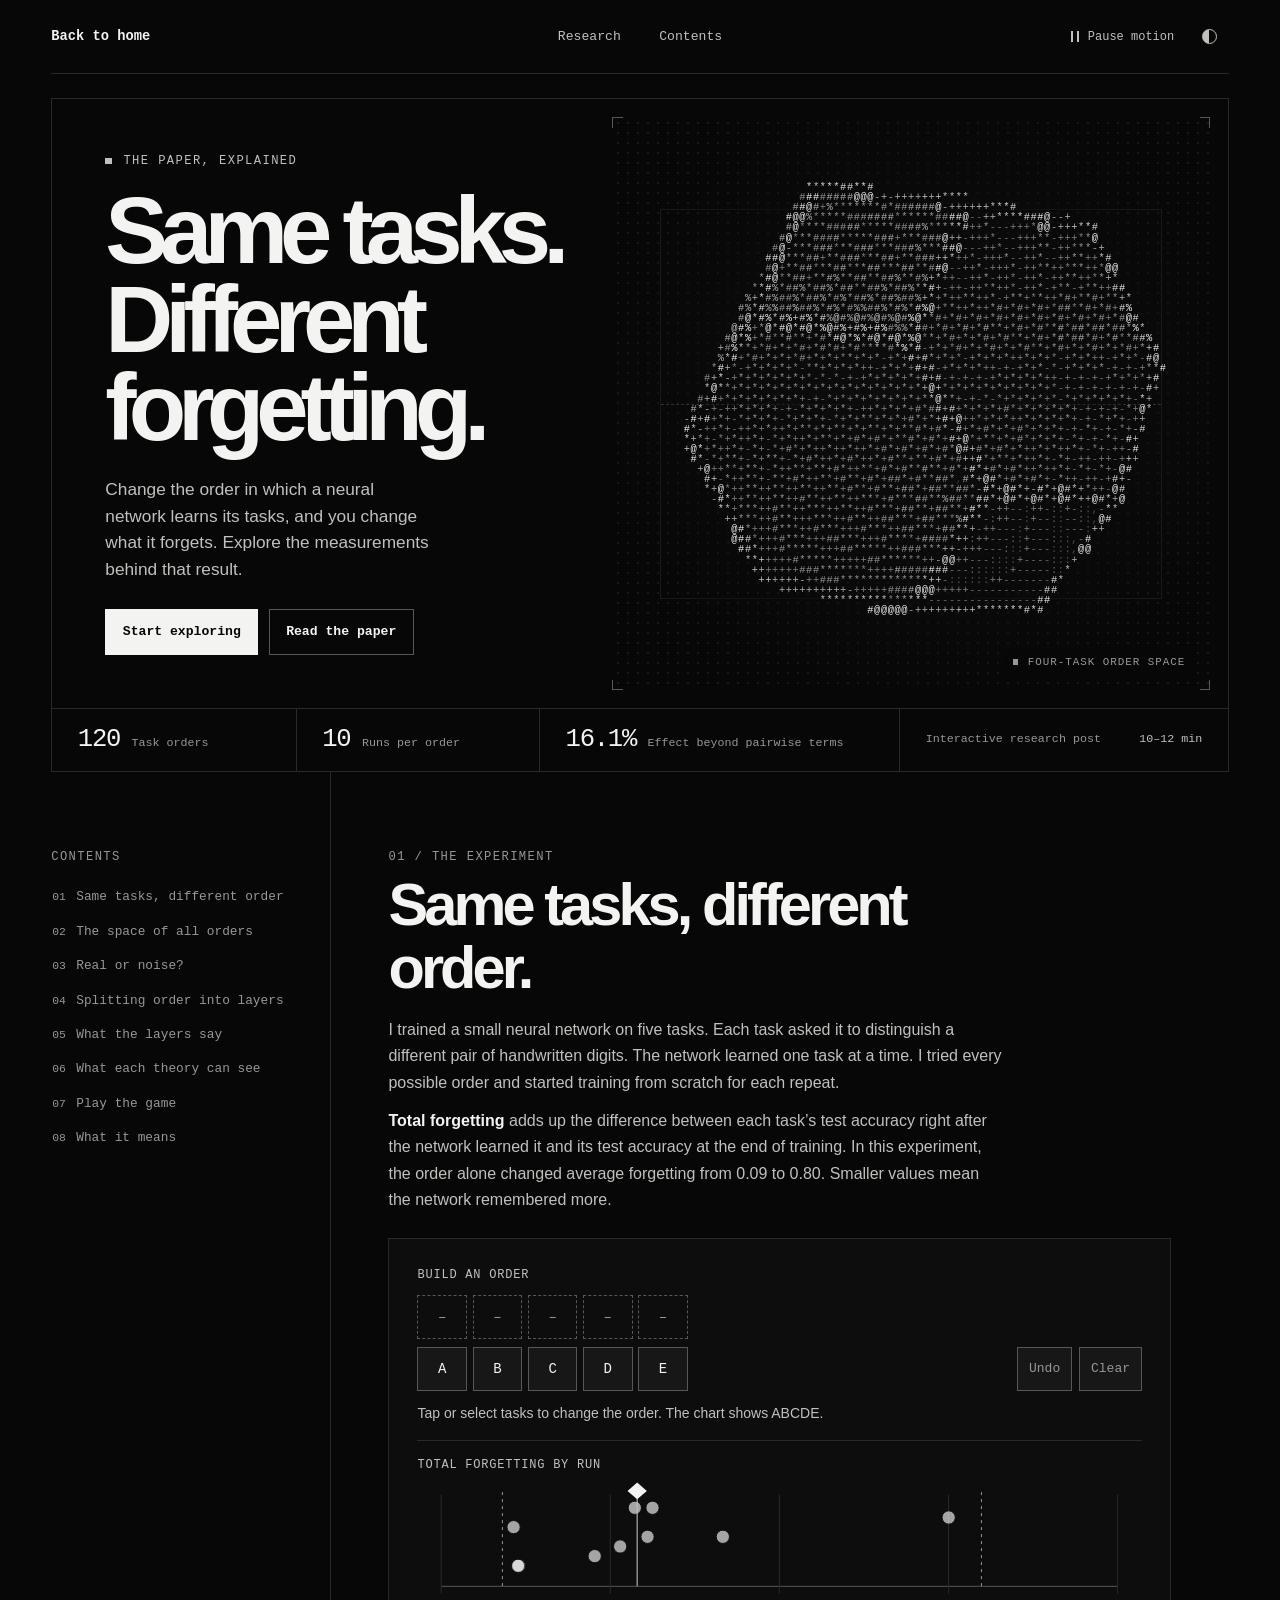
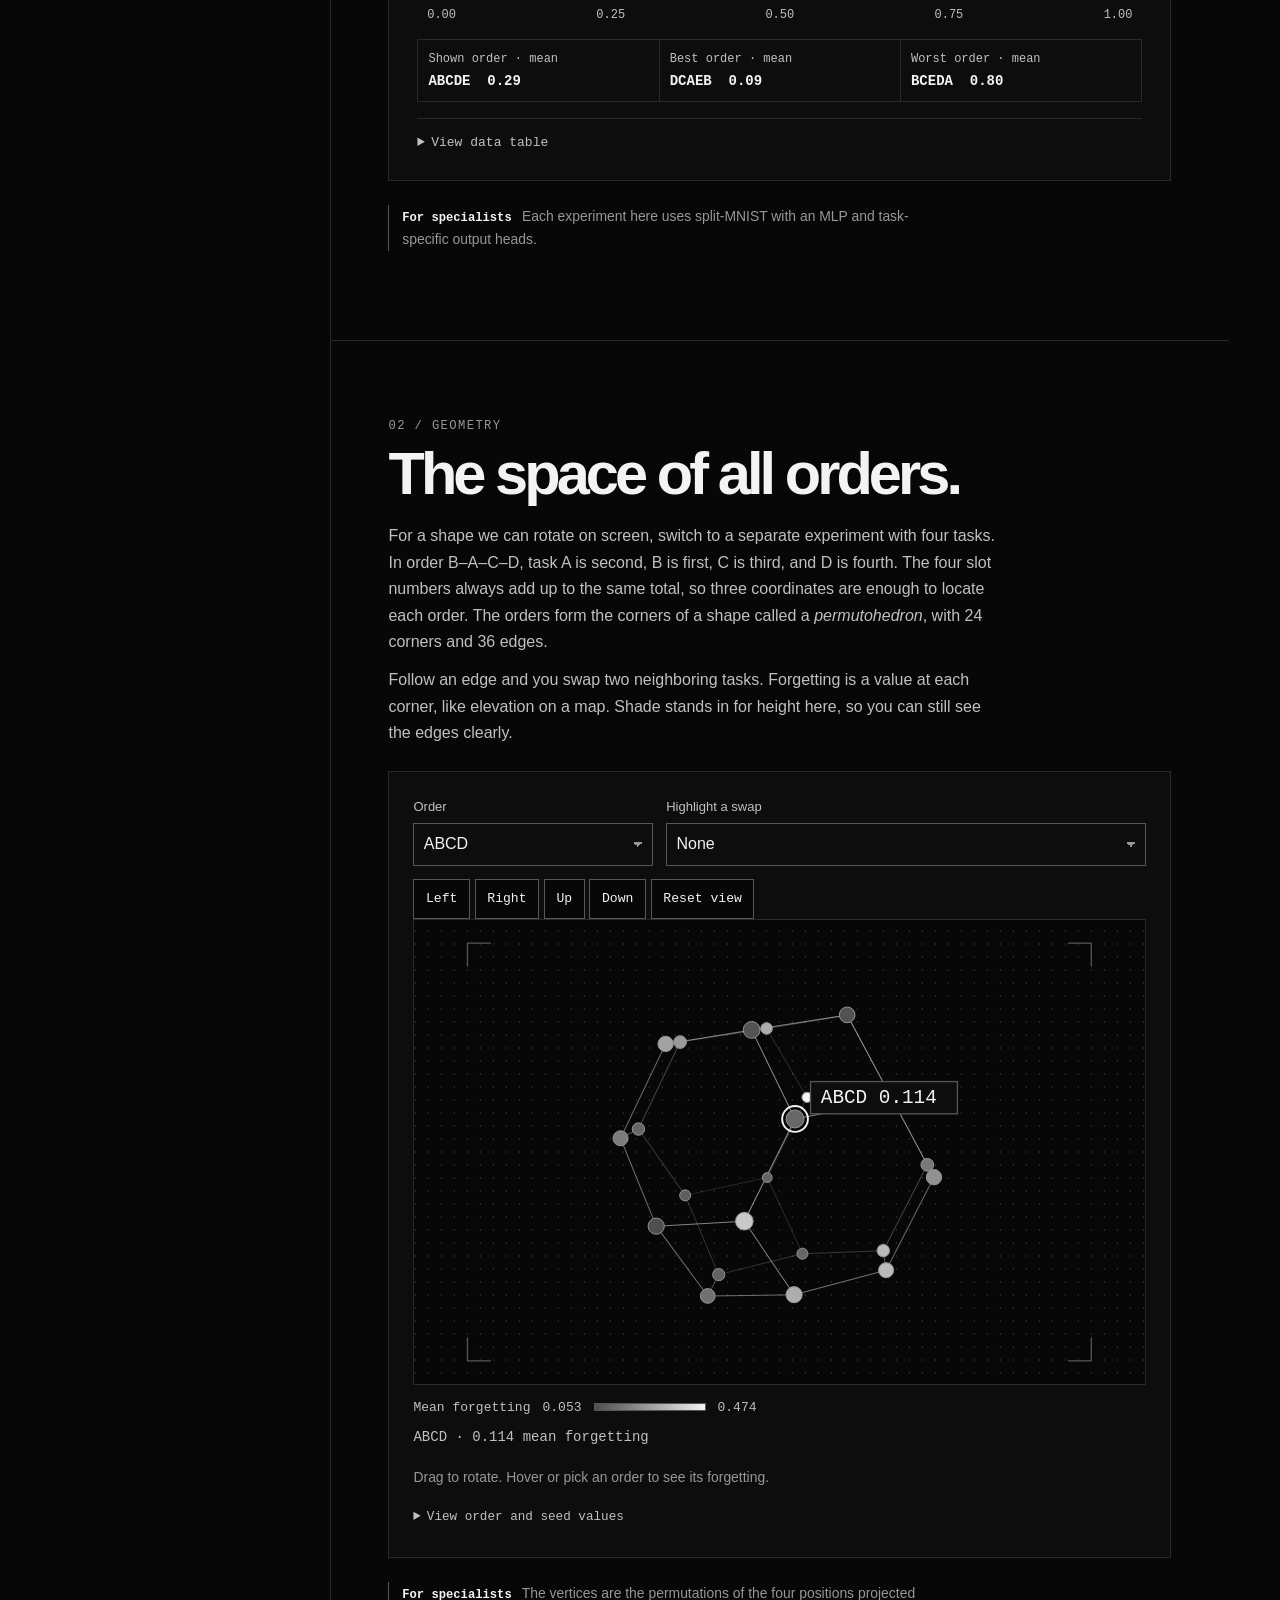
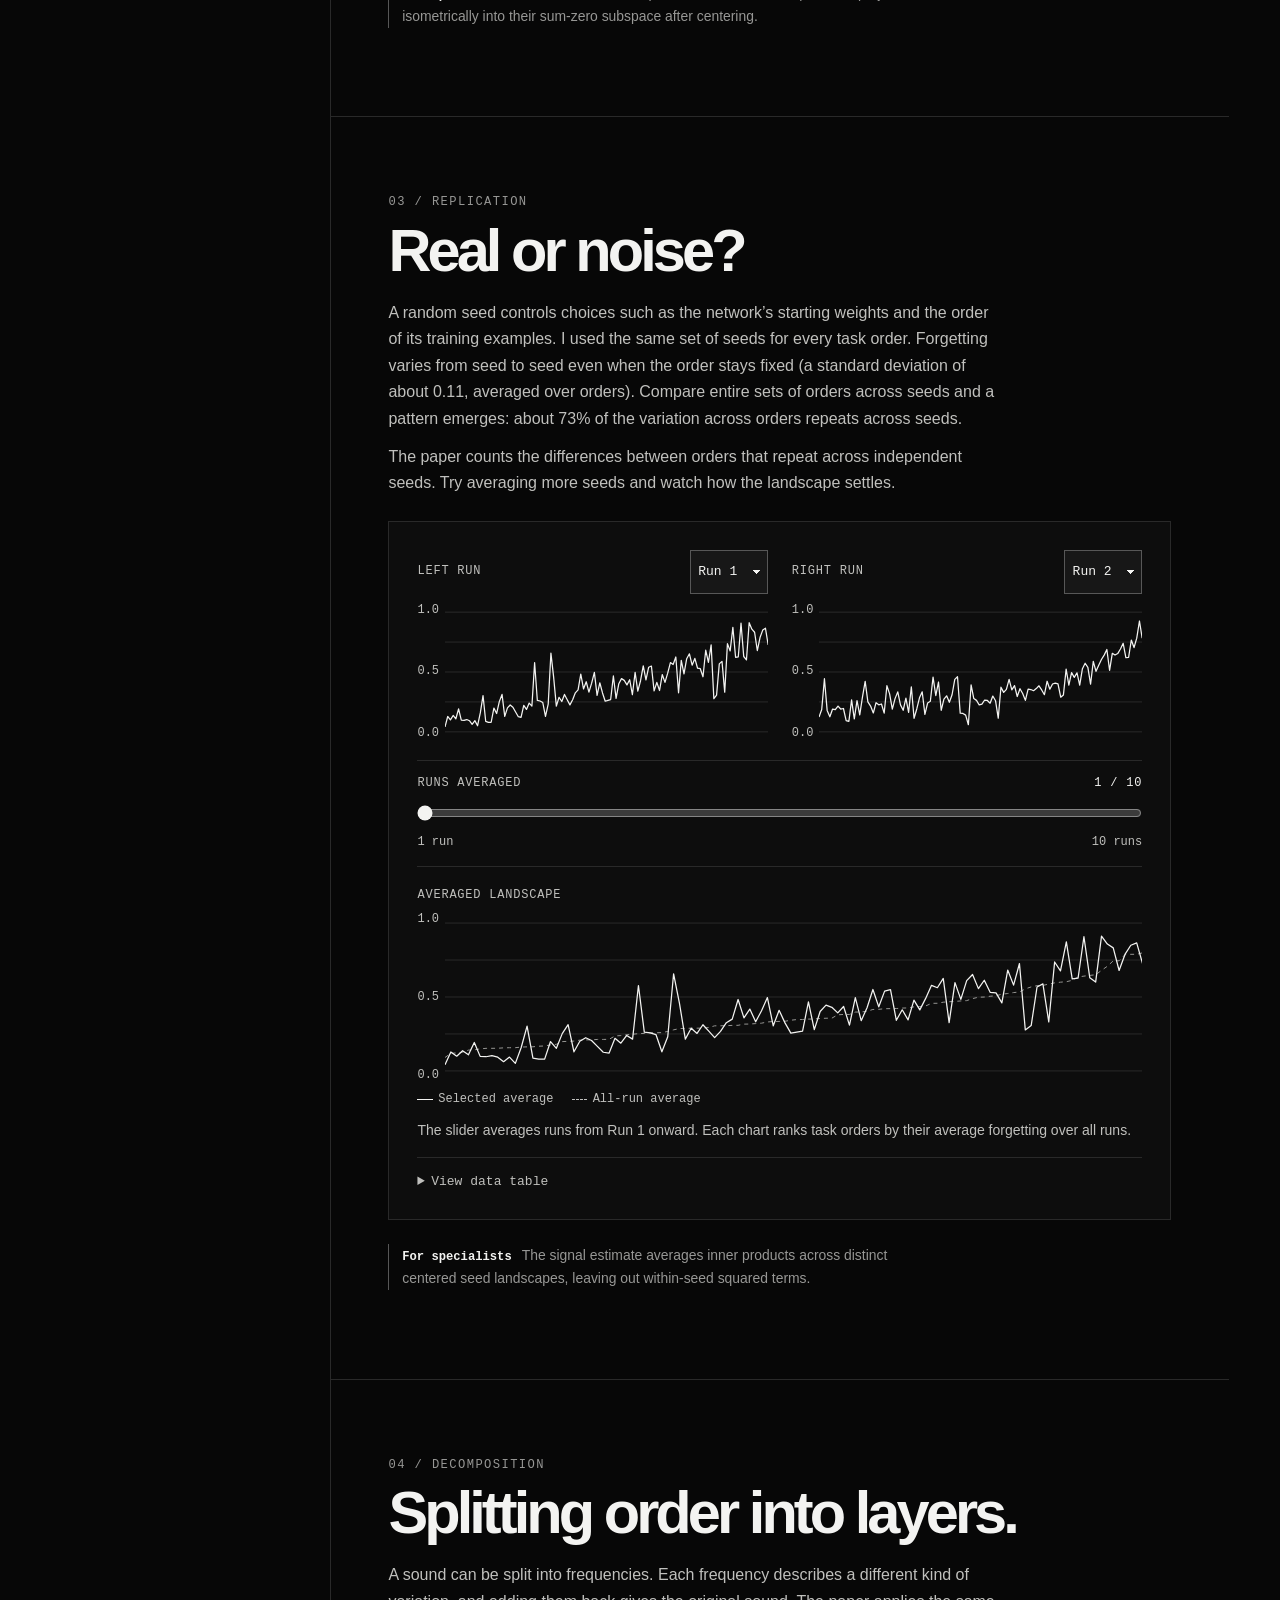
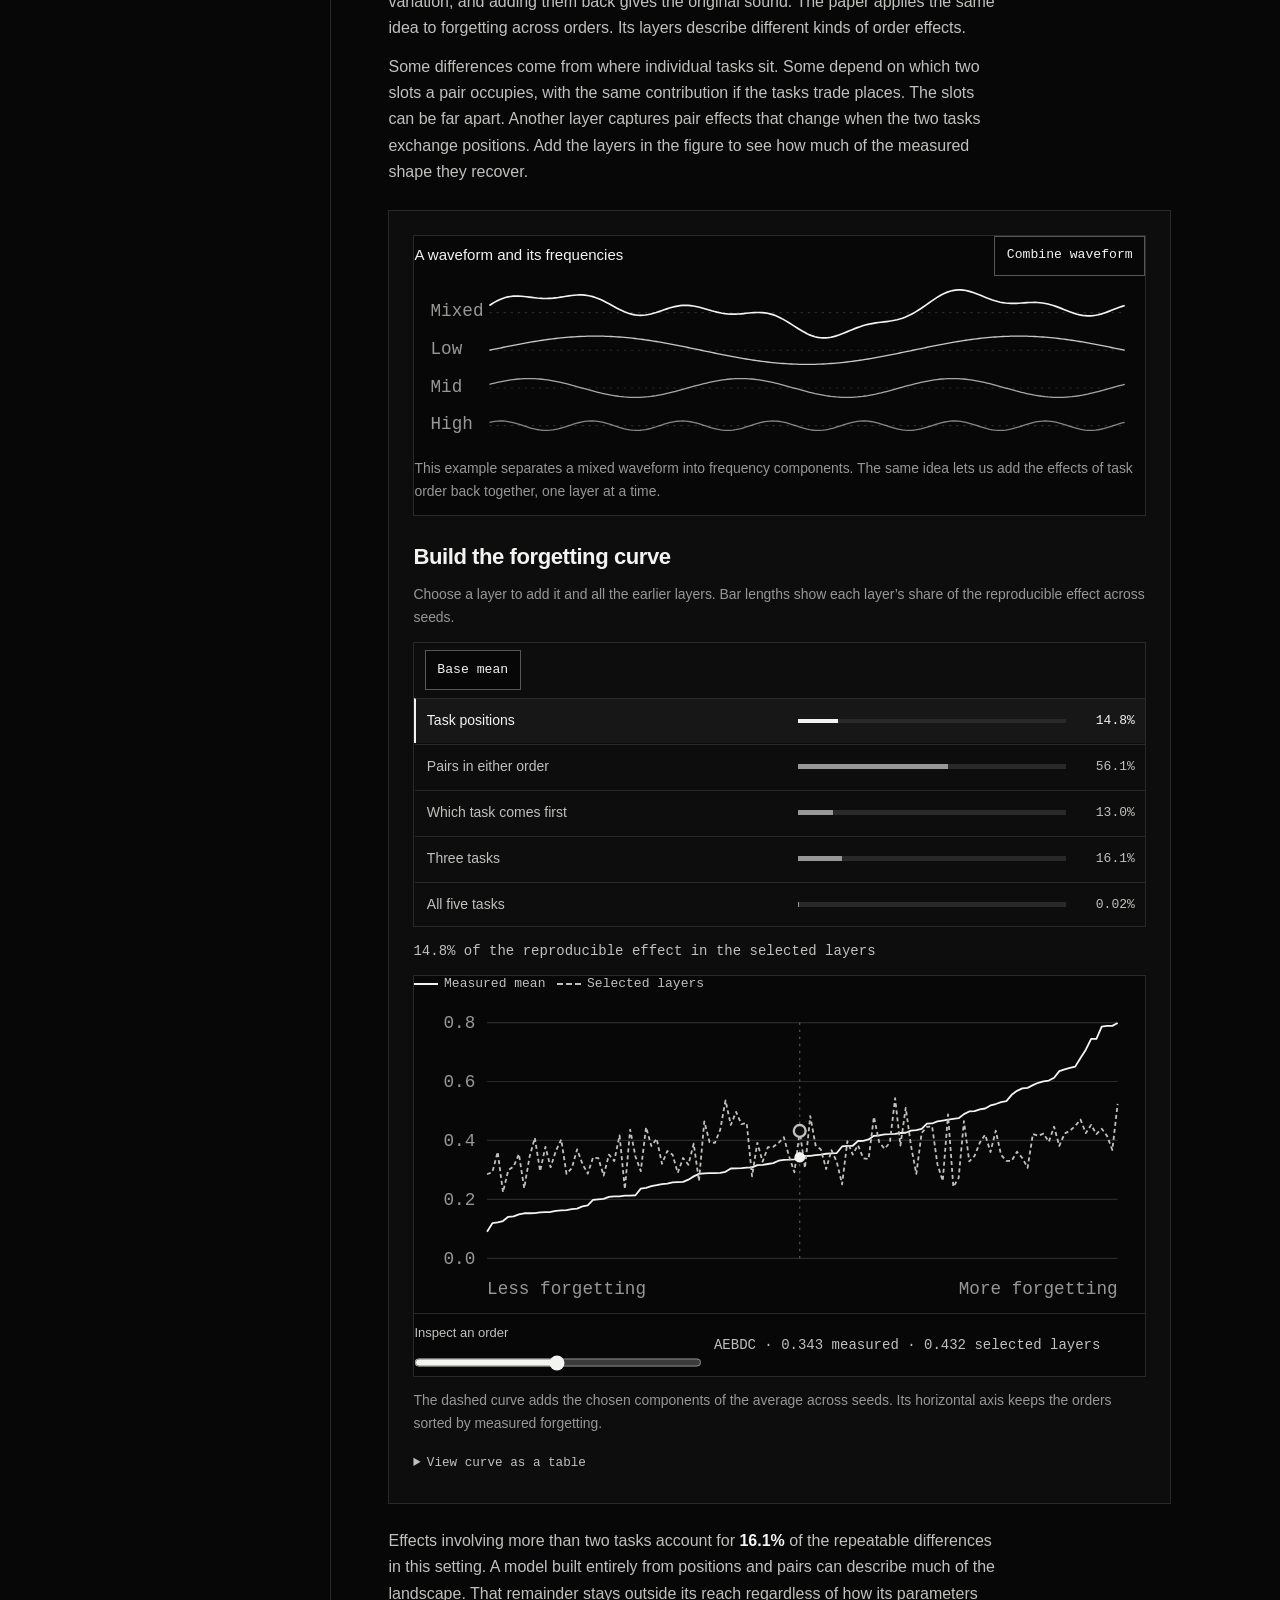
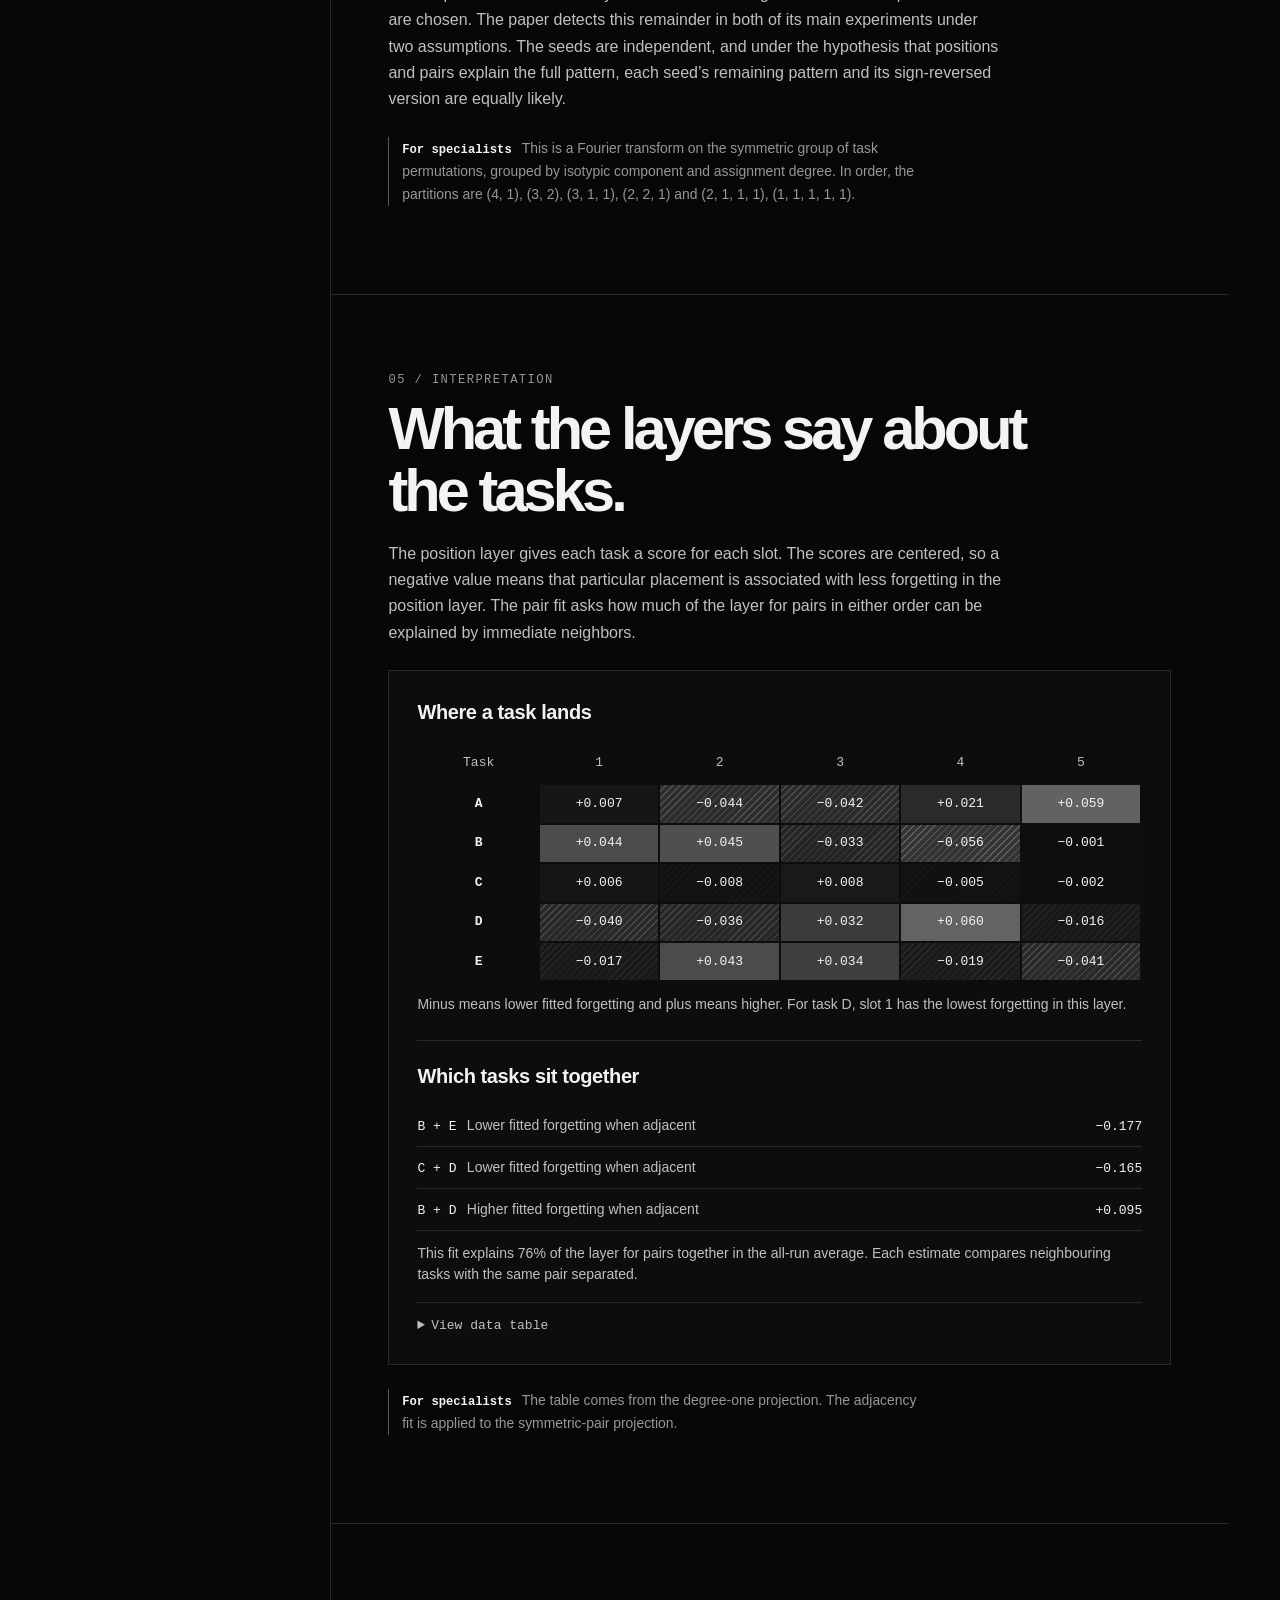
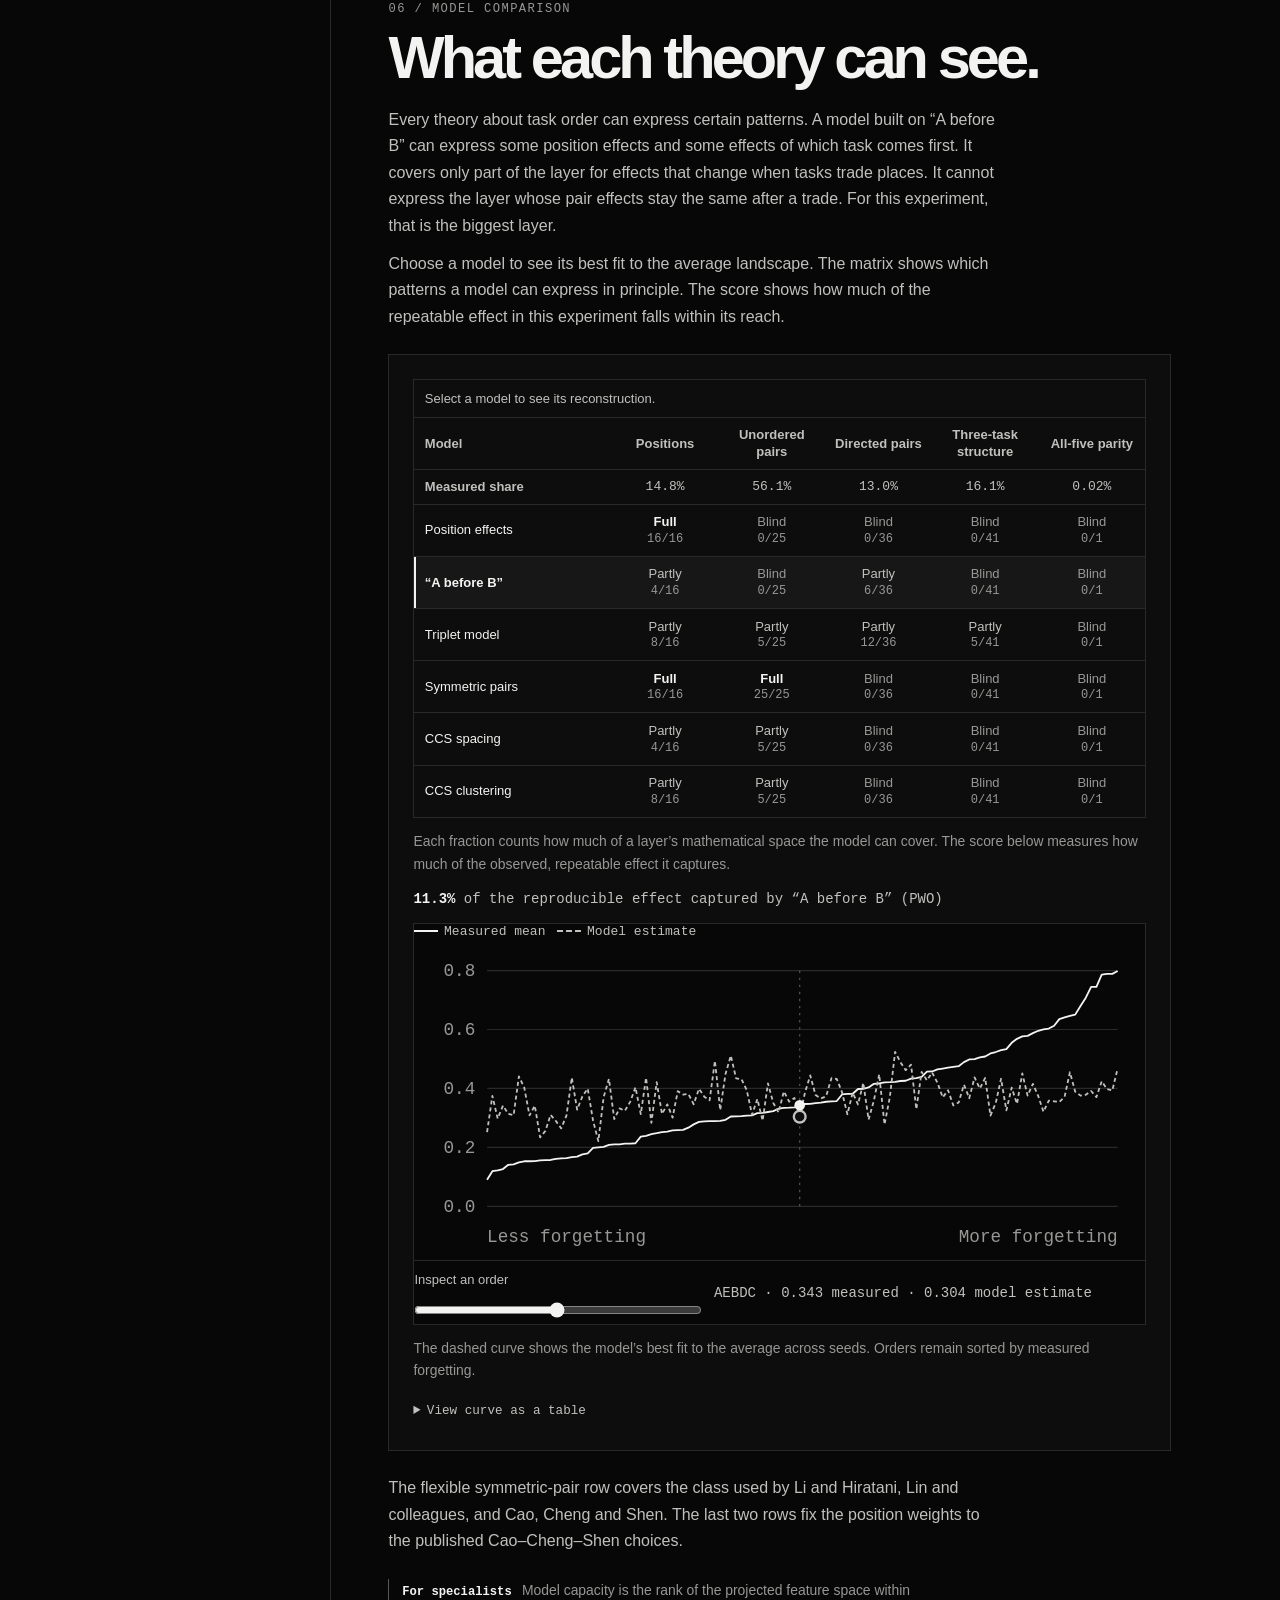
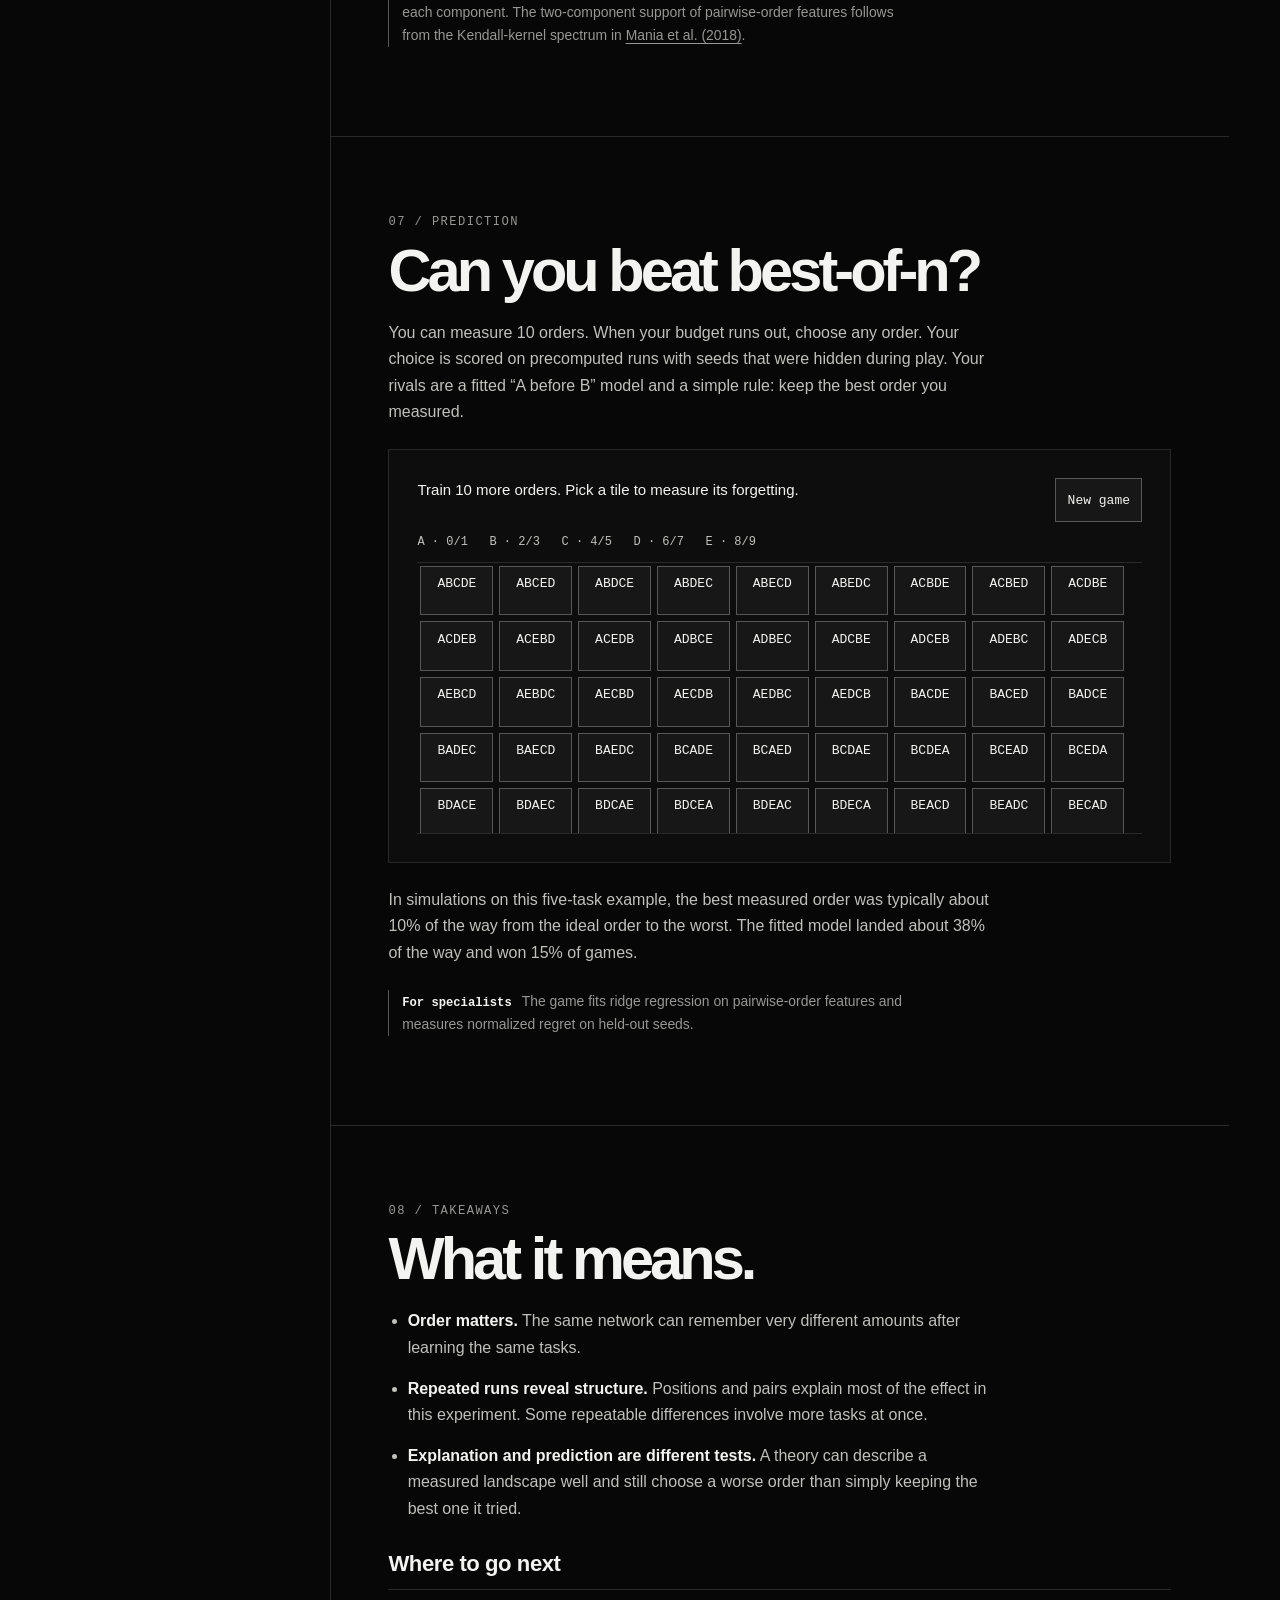
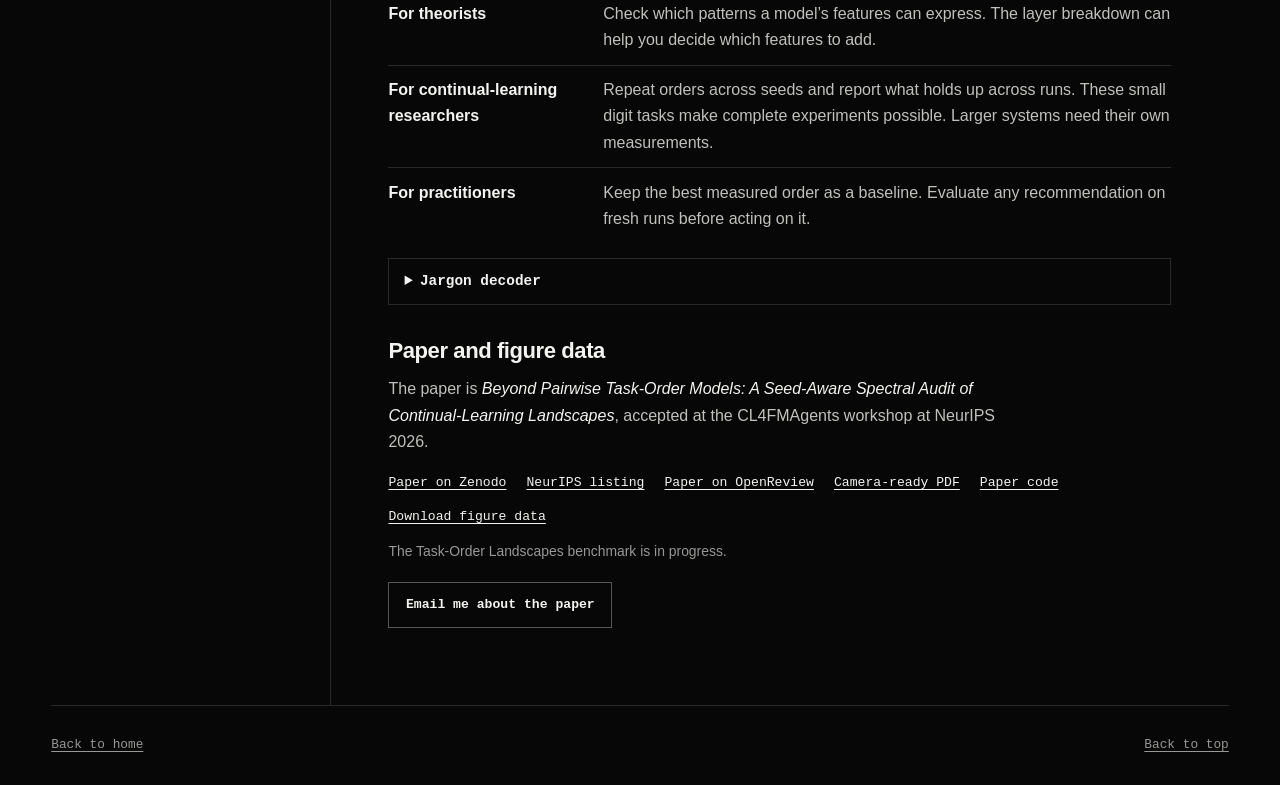
==== posts/paper-explained.html @ f41bb7e4 "Add files via upload" ====
<!doctype html>
<html lang="en" class="paper-page">
<head>
  <meta charset="utf-8">
  <meta name="viewport" content="width=device-width, initial-scale=1">
  <meta name="color-scheme" content="dark light">
  <link rel="icon" href="data:,">
  <title>The Paper, Explained | Szymon Duchowicz</title>
  <meta name="description" content="An interactive explanation of what changes when neural networks learn the same tasks in different orders.">
  <link rel="stylesheet" href="../assets/site.css">
  <link rel="stylesheet" href="../assets/explainer-labs.css">
  <script src="../assets/explainer.js" type="module"></script>
</head>
<body data-explainer-src="../data/explainer.json">
<a class="skip-link" href="#same-tasks">Skip to the explainer</a>
<header class="masthead post-masthead site-frame">
  <a class="identity" href="../index.html">Back to home</a>
  <nav class="site-nav" aria-label="Main">
    <a href="../index.html#research">Research</a>
    <a href="#contents">Contents</a>
  </nav>
  <div class="site-controls">
    <button type="button" class="control motion-control" data-motion-button aria-pressed="false" hidden><span class="motion-icon" aria-hidden="true"></span><span data-motion-label>Pause motion</span></button>
    <button type="button" class="control theme-control" data-theme-button aria-label="Switch to light mode" title="Switch to light mode" hidden><span class="theme-icon" aria-hidden="true"></span></button>
  </div>
</header>
<main>
<section class="hero site-frame" aria-labelledby="page-title">
  <div class="hero-main">
    <div class="hero-copy">
      <p class="eyebrow"><span class="signal" aria-hidden="true"></span>The paper, explained</p>
      <h1 id="page-title">Same tasks.<br>Different<br>forgetting.</h1>
      <p class="hero-description">Change the order in which a neural network learns its tasks, and you change what it forgets. Explore the measurements behind that result.</p>
      <div class="hero-actions">
        <a class="button button-solid" href="#same-tasks">Start exploring</a>
        <a class="button button-outline" href="https://zenodo.org/records/23769322">Read the paper</a>
      </div>
    </div>
    <div class="hero-art" aria-hidden="true">
      <span class="art-corner art-corner-tl"></span><span class="art-corner art-corner-tr"></span><span class="art-corner art-corner-bl"></span><span class="art-corner art-corner-br"></span>
      <div class="art-reticle"></div>
      <canvas data-ascii></canvas>
      <div class="art-label"><span class="signal"></span> Four-task order space</div>
    </div>
  </div>
  <div class="hero-facts" aria-label="Five-task MNIST experiment" data-facts hidden>
    <div><strong data-fact="orders"></strong><span>Task orders</span></div>
    <div><strong data-fact="seeds"></strong><span>Runs per order</span></div>
    <div><strong data-fact="beyond"></strong><span>Effect beyond pairwise terms</span></div>
    <div class="hero-reading"><span>Interactive research post</span><span>10–12 min</span></div>
  </div>
</section>
<div class="article-grid site-frame">
  <aside class="contents" id="contents">
    <nav class="contents-inner" aria-label="Article contents">
      <p class="eyebrow">Contents</p>
      <ol>
  <li><a href="#same-tasks"><span>01</span>Same tasks, different order</a></li>
  <li><a href="#space"><span>02</span>The space of all orders</a></li>
  <li><a href="#noise"><span>03</span>Real or noise?</a></li>
  <li><a href="#layers"><span>04</span>Splitting order into layers</a></li>
  <li><a href="#tasks"><span>05</span>What the layers say</a></li>
  <li><a href="#theories"><span>06</span>What each theory can see</a></li>
  <li><a href="#game"><span>07</span>Play the game</a></li>
  <li><a href="#meaning"><span>08</span>What it means</a></li>
</ol>
    </nav>
  </aside>
  <article class="story" aria-label="The paper, explained">
    <p class="load-error" role="status" data-load-error hidden>The interactive data could not be loaded. The article text and paper link are still available.</p>
    <noscript><p class="load-error">The interactive figures need JavaScript. You can still read the article and the paper.</p></noscript>

    <section class="chapter" id="same-tasks" aria-labelledby="same-tasks-title">
      <header><p class="chapter-index" aria-hidden="true">01 / The experiment</p><h2 id="same-tasks-title">Same tasks, different order.</h2></header>
      <p>I trained a small neural network on five tasks. Each task asked it to distinguish a different pair of handwritten digits. The network learned one task at a time. I tried every possible order and started training from scratch for each repeat.</p>
      <p><strong>Total forgetting</strong> adds up the difference between each task’s test accuracy right after the network learned it and its test accuracy at the end of training. In this experiment, the order alone changed average forgetting<span data-text="range"></span>. Smaller values mean the network remembered more.</p>
      <div id="lab-order"></div>
      <p class="specialist"><strong>For specialists</strong> Each experiment here uses split-MNIST with an MLP and task-specific output heads.</p>
    </section>

    <section class="chapter" id="space" aria-labelledby="space-title">
      <header><p class="chapter-index" aria-hidden="true">02 / Geometry</p><h2 id="space-title">The space of all orders.</h2></header>
      <p>For a shape we can rotate on screen, switch to a separate experiment with four tasks. In order B–A–C–D, task A is second, B is first, C is third, and D is fourth. The four slot numbers always add up to the same total, so three coordinates are enough to locate each order. The orders form the corners of a shape called a <em>permutohedron</em><span data-text="geometry"></span>.</p>
      <p>Follow an edge and you swap two neighboring tasks. Forgetting is a value at each corner, like elevation on a map. Shade stands in for height here, so you can still see the edges clearly.</p>
      <div id="permutohedron-widget"></div>
      <p class="specialist"><strong>For specialists</strong> The vertices are the permutations of the four positions projected isometrically into their sum-zero subspace after centering.</p>
    </section>

    <section class="chapter" id="noise" aria-labelledby="noise-title">
      <header><p class="chapter-index" aria-hidden="true">03 / Replication</p><h2 id="noise-title">Real or noise?</h2></header>
      <p>A random seed controls choices such as the network’s starting weights and the order of its training examples. I used the same set of seeds for every task order. Forgetting varies from seed to seed even when the order stays fixed<span data-text="seedVariation"></span>. Compare entire sets of orders across seeds and a pattern emerges<span data-text="repeatShare"></span>.</p>
      <p>The paper counts the differences between orders that repeat across independent seeds. Try averaging more seeds and watch how the landscape settles.</p>
      <div id="lab-noise"></div>
      <p class="specialist"><strong>For specialists</strong> The signal estimate averages inner products across distinct centered seed landscapes, leaving out within-seed squared terms.</p>
    </section>

    <section class="chapter" id="layers" aria-labelledby="layers-title">
      <header><p class="chapter-index" aria-hidden="true">04 / Decomposition</p><h2 id="layers-title">Splitting order into layers.</h2></header>
      <p>A sound can be split into frequencies. Each frequency describes a different kind of variation, and adding them back gives the original sound. The paper applies the same idea to forgetting across orders. Its layers describe different kinds of order effects.</p>
      <p>Some differences come from where individual tasks sit. Some depend on which two slots a pair occupies, with the same contribution if the tasks trade places. The slots can be far apart. Another layer captures pair effects that change when the two tasks exchange positions. Add the layers in the figure to see how much of the measured shape they recover.</p>
      <div id="layers-widget"></div>
      <p>Effects involving more than two tasks account for <strong data-text="beyondPair">a measurable share</strong> of the repeatable differences in this setting. A model built entirely from positions and pairs can describe much of the landscape. That remainder stays outside its reach regardless of how its parameters are chosen. The paper detects this remainder in both of its main experiments under two assumptions. The seeds are independent, and under the hypothesis that positions and pairs explain the full pattern, each seed’s remaining pattern and its sign-reversed version are equally likely.</p>
      <p class="specialist"><strong>For specialists</strong> This is a Fourier transform on the symmetric group of task permutations, grouped by isotypic component and assignment degree<span data-text="partitions"></span>.</p>
    </section>

    <section class="chapter" id="tasks" aria-labelledby="tasks-title">
      <header><p class="chapter-index" aria-hidden="true">05 / Interpretation</p><h2 id="tasks-title">What the layers say about the tasks.</h2></header>
      <p>The position layer gives each task a score for each slot. The scores are centered, so a negative value means that particular placement is associated with less forgetting in the position layer. The pair fit asks how much of the layer for pairs in either order can be explained by immediate neighbors.</p>
      <div id="lab-task-effects"></div>
      <p class="specialist"><strong>For specialists</strong> The table comes from the degree-one projection. The adjacency fit is applied to the symmetric-pair projection.</p>
    </section>

    <section class="chapter" id="theories" aria-labelledby="theories-title">
      <header><p class="chapter-index" aria-hidden="true">06 / Model comparison</p><h2 id="theories-title">What each theory can see.</h2></header>
      <p>Every theory about task order can express certain patterns. A model built on “A before B” can express some position effects and some effects of which task comes first. It covers only part of the layer for effects that change when tasks trade places. It cannot express the layer whose pair effects stay the same after a trade. For this experiment, that is the biggest layer.</p>
      <p>Choose a model to see its best fit to the average landscape. The matrix shows which patterns a model can express in principle. The score shows how much of the repeatable effect in this experiment falls within its reach.</p>
      <div id="theories-widget"></div>
      <p>The flexible symmetric-pair row covers the class used by Li and Hiratani, Lin and colleagues, and Cao, Cheng and Shen. The last two rows fix the position weights to the published Cao–Cheng–Shen choices.</p>
      <p class="specialist"><strong>For specialists</strong> Model capacity is the rank of the projected feature space within each component. The two-component support of pairwise-order features follows from the Kendall-kernel spectrum in <a href="https://arxiv.org/abs/1603.08035">Mania et al. (2018)</a>.</p>
    </section>

    <section class="chapter" id="game" aria-labelledby="game-title">
      <header><p class="chapter-index" aria-hidden="true">07 / Prediction</p><h2 id="game-title">Can you beat best-of-n?</h2></header>
      <p>You can measure <span data-text="budget">a limited number of</span> orders. When your budget runs out, choose any order. Your choice is scored on precomputed runs with seeds that were hidden during play. Your rivals are a fitted “A before B” model and a simple rule: keep the best order you measured.</p>
      <div id="lab-game"></div>
      <p data-game-summary>The simulations use this five-task MNIST example.</p>
      <p class="specialist"><strong>For specialists</strong> The game fits ridge regression on pairwise-order features and measures normalized regret on held-out seeds.</p>
    </section>

    <section class="chapter" id="meaning" aria-labelledby="meaning-title">
      <header><p class="chapter-index" aria-hidden="true">08 / Takeaways</p><h2 id="meaning-title">What it means.</h2></header>
      <ul class="takeaways">
        <li><strong>Order matters.</strong> The same network can remember very different amounts after learning the same tasks.</li>
        <li><strong>Repeated runs reveal structure.</strong> Positions and pairs explain most of the effect in this experiment. Some repeatable differences involve more tasks at once.</li>
        <li><strong>Explanation and prediction are different tests.</strong> A theory can describe a measured landscape well and still choose a worse order than simply keeping the best one it tried.</li>
      </ul>
      <h3>Where to go next</h3>
      <dl class="audiences">
        <div><dt>For theorists</dt><dd>Check which patterns a model’s features can express. The layer breakdown can help you decide which features to add.</dd></div>
        <div><dt>For continual-learning researchers</dt><dd>Repeat orders across seeds and report what holds up across runs. These small digit tasks make complete experiments possible. Larger systems need their own measurements.</dd></div>
        <div><dt>For practitioners</dt><dd>Keep the best measured order as a baseline. Evaluate any recommendation on fresh runs before acting on it.</dd></div>
      </dl>
      <details class="decoder">
        <summary>Jargon decoder</summary>
        <table><thead><tr><th scope="col">In the paper</th><th scope="col">In plain words</th></tr></thead><tbody>
          <tr><th scope="row">Continual learning</th><td>Learning new tasks over time using the same network.</td></tr>
          <tr><th scope="row">Catastrophic forgetting</th><td>Earlier skills get worse as the network learns something new.</td></tr>
          <tr><th scope="row">Total forgetting (F)</th><td>The sum across tasks of each task’s test accuracy just after learning it minus its test accuracy at the end of training.</td></tr>
          <tr><th scope="row">MLP</th><td>A neural network made of stacked fully connected layers.</td></tr>
          <tr><th scope="row">Random seed</th><td>A repeatable choice of the random inputs used during training.</td></tr>
          <tr><th scope="row">Permutation / symmetric group</th><td>A possible task order / the complete set of orders with a rule for composing rearrangements.</td></tr>
          <tr><th scope="row">Complete landscape</th><td>A response, such as forgetting, measured for every possible order of the same tasks.</td></tr>
          <tr><th scope="row">Permutohedron</th><td>A shape with one corner per order. An edge swaps two neighboring tasks.</td></tr>
          <tr><th scope="row">Population mean</th><td>The average forgetting you would get over arbitrarily many independent repeats.</td></tr>
          <tr><th scope="row">Spectral audit / Fourier transform</th><td>A check that splits the landscape into distinct types of variation and measures them separately.</td></tr>
          <tr><th scope="row">Irreducible representation / partition</th><td>A basic way rearrangements act on a pattern / the label that identifies that pattern type.</td></tr>
          <tr><th scope="row">Isotypic component / spectral projection</th><td>All patterns of one type, grouped together / keeping only the part of the landscape in that group.</td></tr>
          <tr><th scope="row">Assignment degree</th><td>How many task placements you need to specify to build a kind of order effect.</td></tr>
          <tr><th scope="row">Nonconstant signal</th><td>The repeatable differences across orders after subtracting the overall average.</td></tr>
          <tr><th scope="row">Energy / Parseval</th><td>How much squared variation a layer contains / the identity that says the layer energies add to the total.</td></tr>
          <tr><th scope="row">Parity</th><td>Whether it takes an even or odd number of neighboring swaps to turn the reference order into this one.</td></tr>
          <tr><th scope="row">Higher-degree complement</th><td>The structure left after accounting for positions and pairs.</td></tr>
          <tr><th scope="row">Near-hook block / allocation contrast</th><td>A particular layer within degree three / a comparison of its signal share to its share of available coordinates.</td></tr>
          <tr><th scope="row">Pairwise order (PWO)</th><td>Features that ask which of two tasks comes first.</td></tr>
          <tr><th scope="row">Symmetric pairs</th><td>Pair features that ignore which of the two tasks comes first.</td></tr>
          <tr><th scope="row">Transition model</th><td>A model that gives a score to a task immediately following another task.</td></tr>
          <tr><th scope="row">Model footprint / rank</th><td>Which layers a model can reach / how many independent patterns it can express in a layer.</td></tr>
          <tr><th scope="row">Seed noise correction</th><td>Use agreement between separate runs to estimate what repeats.</td></tr>
          <tr><th scope="row">Whole-seed sign test</th><td>Check the observed repeatable remainder against outcomes that flip each seed’s entire remainder together.</td></tr>
          <tr><th scope="row">Central symmetry</th><td>The assumption that a centered seed’s whole deviation and its negative are equally likely.</td></tr>
          <tr><th scope="row">Jackknife interval</th><td>An uncertainty estimate based on how the result changes when each seed is left out in turn.</td></tr>
          <tr><th scope="row">Holm adjustment</th><td>A way to limit false positives when testing several related claims.</td></tr>
          <tr><th scope="row">Ridge regression</th><td>A fitted model that penalizes large weights to reduce overfitting.</td></tr>
          <tr><th scope="row">Best-of-n / normalized regret</th><td>Keep the best of the measured orders / how far the chosen order falls between the best and worst on held-out runs.</td></tr>
        </tbody></table>
      </details>
      <div class="resources">
        <h3>Paper and figure data</h3>
        <p>The paper is <cite>Beyond Pairwise Task-Order Models: A Seed-Aware Spectral Audit of Continual-Learning Landscapes</cite>, accepted at the CL4FMAgents workshop at NeurIPS 2026.</p>
        <ul class="resource-links">
          <li><a href="https://zenodo.org/records/23769322">Paper on Zenodo</a></li>
          <li><a href="https://neurips.cc/virtual/2026/loc/sydney/170519">NeurIPS listing</a></li>
          <li><a href="https://openreview.net/forum?id=DFlWJgpxal">Paper on OpenReview</a></li>
          <li><a href="https://raw.githubusercontent.com/szymonghost/Task-order-spectral-audit/main/paper.pdf">Camera-ready PDF</a></li>
          <li><a href="https://github.com/szymonghost/Task-order-spectral-audit">Paper code</a></li>
          <li><a href="../data/explainer.json" download>Download figure data</a></li>
        </ul>
        <p class="publication-note">The Task-Order Landscapes benchmark is in progress.</p>
        <a class="button button-outline" href="mailto:szymon.duchowicz@gmail.com">Email me about the paper</a>
      </div>
    </section>
  </article>
</div>
</main>
<footer class="footer site-frame"><a href="../index.html">Back to home</a><a href="#page-title">Back to top</a></footer>
</body>
</html>
---- assets/site.css ----
:root {
  color-scheme: dark;
  --bg: #070707;
  --panel: #0d0d0d;
  --panel-raised: #171717;
  --ink: #f3f3f1;
  --soft: #c0c0bd;
  --muted: #979795;
  --line: #292929;
  --line-strong: #575757;
  --positive: #e0e0e0;
  --negative: #686868;
  --mono: "IBM Plex Mono", "Cascadia Mono", Consolas, monospace;
  --sans: "Inter", "Segoe UI", Arial, sans-serif;
  --gutter: clamp(1.125rem, 4vw, 4rem);
  --frame: 86rem;
}
:root[data-theme="light"] {
  color-scheme: light;
  --bg: #f9f9f7;
  --panel: #f0f0ee;
  --panel-raised: #e5e5e2;
  --ink: #111;
  --soft: #383838;
  --muted: #555;
  --line: #d3d3ce;
  --line-strong: #8d8d86;
  --positive: #282828;
  --negative: #8c8c8c;
}
*, *::before, *::after { box-sizing: border-box; }
html { scroll-behavior: smooth; }
body { margin: 0; background: var(--bg); color: var(--ink); font: 1rem/1.65 var(--sans); }
a { color: inherit; text-underline-offset: .24em; }
a:hover { text-decoration-color: var(--ink); }
button, select, input { font: inherit; }
button, select, input[type="range"], summary { cursor: pointer; }
button:disabled { cursor: default; }
:focus-visible { outline: 2px solid var(--ink); outline-offset: 4px; }
[hidden] { display: none !important; }
.site-frame { width: min(100% - var(--gutter) * 2, var(--frame)); margin-inline: auto; }
.skip-link { position: fixed; top: .6rem; left: .6rem; z-index: 20; transform: translateY(-200%); background: var(--ink); color: var(--bg); padding: .5rem 1rem; }
.skip-link:focus { transform: translateY(0); }

.masthead { min-height: 4.65rem; display: grid; grid-template-columns: 1fr auto 1fr; align-items: center; column-gap: 1.5rem; border-bottom: 1px solid var(--line); }
.paper-page { --post-header-height: 4.65rem; scroll-padding-top: var(--post-header-height); }
.post-masthead { position: sticky; top: 0; z-index: 10; background: var(--bg); }
.post-masthead .identity:hover { text-decoration: underline; }
.paper-page .contents { top: 2.65rem; }
.identity { justify-self: start; font: 600 .86rem/1.1 var(--mono); text-decoration: none; white-space: nowrap; }
.site-nav, .site-controls { display: flex; align-items: center; }
.site-nav { gap: clamp(1.1rem, 3vw, 2.75rem); font: .82rem/1 var(--mono); }
.site-nav a { color: var(--soft); text-decoration: none; }
.site-nav a:hover { color: var(--ink); text-decoration: underline; }
.site-controls { justify-self: end; gap: .3rem; }
.control { background: transparent; color: var(--soft); border: 1px solid transparent; min-height: 2.4rem; padding: .42rem .65rem; display: inline-flex; align-items: center; justify-content: center; gap: .52rem; font: .75rem/1.2 var(--mono); white-space: nowrap; }
.control:hover { color: var(--ink); border-color: var(--line); background: var(--panel); }
.motion-icon { display: block; width: .55rem; height: .69rem; border-inline: 2px solid currentColor; }
[aria-pressed="true"] .motion-icon { border: solid transparent; border-width: .35rem 0 .35rem .55rem; border-left-color: currentColor; }
.theme-control { min-width: 2.4rem; }
.theme-icon { display: block; width: .95rem; height: .95rem; border: 1px solid currentColor; border-radius: 50%; background: linear-gradient(90deg, currentColor 50%, transparent 50%); }

.hero { margin-top: 1.5rem; border: 1px solid var(--line); }
.hero-main { position: relative; display: grid; grid-template-columns: minmax(0, .91fr) minmax(0, 1fr); min-height: clamp(32rem, 45vw, 42rem); isolation: isolate; }
.hero-copy { position: relative; align-self: center; z-index: 1; padding: clamp(2rem, 4.15vw, 4.8rem); padding-right: 0; }
.eyebrow, .chapter-index { margin: 0; font: .76rem/1.4 var(--mono); text-transform: uppercase; letter-spacing: .115em; color: var(--muted); }
.hero .eyebrow { display: flex; align-items: center; gap: .7rem; color: var(--soft); }
.signal { display: inline-block; width: .43rem; height: .43rem; background: currentColor; flex: none; }
.hero h1 { margin: 1.1rem 0 0; font: 560 clamp(3.5rem, 7.35vw, 7.2rem)/.94 var(--sans); letter-spacing: -.085em; }
.hero-description { max-width: 34ch; margin: 1.5rem 0 1.65rem; color: var(--soft); font-size: clamp(1rem, 1.35vw, 1.135rem); line-height: 1.53; }
.hero-actions { display: flex; flex-wrap: wrap; gap: .65rem; }
.button { display: inline-flex; min-height: 2.9rem; align-items: center; justify-content: center; padding: .7rem 1.03rem; border: 1px solid var(--line-strong); text-decoration: none; font: 600 .82rem/1.2 var(--mono); transition: background .2s ease, color .2s ease, border-color .2s ease; }
.button-solid { background: var(--ink); border-color: var(--ink); color: var(--bg); }
.button-solid:hover { background: var(--soft); border-color: var(--soft); }
.button-outline:hover { background: var(--panel-raised); border-color: var(--ink); }
.hero-art { position: relative; min-width: 0; margin: 1.1rem 1.1rem 1.1rem 0; overflow: hidden; isolation: isolate; color: var(--ink); background: radial-gradient(ellipse at 53% 49%, var(--panel) 8%, transparent 76%); }
.hero-art::before { content: ""; position: absolute; inset: 0; background: radial-gradient(circle, var(--ink) .62px, transparent .8px) 1px 1px / 10px 10px; opacity: .16; mask-image: radial-gradient(ellipse at 53% 49%, transparent 24%, black 81%); }
.art-reticle { position: absolute; inset: 16% 8%; border: 1px solid var(--line); opacity: .53; mask-image: linear-gradient(90deg, black, transparent 49%, black); }
.art-reticle::before, .art-reticle::after { content: ""; position: absolute; }
.art-reticle::before { inset: 50% 0 auto; border-top: 1px dashed var(--line-strong); }
.art-reticle::after { inset: 0 50% 0 auto; border-left: 1px dashed var(--line-strong); }
.hero-art canvas { position: absolute; width: 100%; height: 100%; inset: 0; }
.art-corner { position: absolute; height: .66rem; width: .66rem; border: 0 solid var(--line-strong); }
.art-corner-tl { top: 0; left: 0; border-top-width: 1px; border-left-width: 1px; }
.art-corner-tr { top: 0; right: 0; border-top-width: 1px; border-right-width: 1px; }
.art-corner-bl { bottom: 0; left: 0; border-bottom-width: 1px; border-left-width: 1px; }
.art-corner-br { bottom: 0; right: 0; border-bottom-width: 1px; border-right-width: 1px; }
.art-label { position: absolute; right: 1rem; bottom: 1rem; display: inline-flex; align-items: center; gap: .6rem; color: var(--muted); background: var(--bg); padding: .38rem .55rem; font: .68rem/1.15 var(--mono); text-transform: uppercase; letter-spacing: .09em; }
.art-label .signal { width: .34rem; height: .34rem; }
.hero-facts { display: grid; grid-template-columns: 1fr 1fr 1.48fr 1.35fr; border-top: 1px solid var(--line); }
.hero-facts > div { display: flex; align-items: baseline; flex-wrap: wrap; gap: .35rem .72rem; padding: 1.05rem clamp(.85rem, 2vw, 2rem); }
.hero-facts > div + div { border-left: 1px solid var(--line); }
.hero-facts strong { font: 500 1.6rem/1.1 var(--mono); letter-spacing: -.05em; }
.hero-facts span { font: .73rem/1.3 var(--mono); color: var(--muted); }
.hero-facts .hero-reading { justify-content: space-between; align-items: center; }
.hero-reading span:last-child { color: var(--soft); white-space: nowrap; }

.article-grid { display: grid; grid-template-columns: minmax(11rem, .31fr) minmax(0, 1fr); align-items: start; }
.contents { position: sticky; top: 1.2rem; padding: clamp(2rem, 6vw, 5rem) 1.2rem 2.5rem 0; }
.contents .eyebrow { margin-bottom: 1rem; }
.contents ol { display: grid; gap: .17rem; margin: 0; padding: 0; list-style: none; }
.contents a { display: flex; align-items: baseline; gap: .65rem; font: .8rem/1.4 var(--mono); text-decoration: none; color: var(--muted); padding: .43rem .45rem; margin-left: -.45rem; border-left: 1px solid transparent; }
.contents a span { flex: none; font-size: .71rem; }
.contents a:hover, .contents a[aria-current] { color: var(--ink); border-left-color: var(--ink); background: var(--panel); }
.story { border-left: 1px solid var(--line); min-width: 0; }
.chapter { padding: clamp(2.55rem, 6vw, 5rem) clamp(.75rem, 4.5vw, 4.8rem); scroll-margin-top: 1.5rem; }
.chapter + .chapter { border-top: 1px solid var(--line); }
.chapter header { margin-bottom: 1.1rem; }
.chapter h2, .home-overview h2 { margin: .55rem 0 0; font: 550 clamp(2.25rem, 4.65vw, 4.4rem)/1.05 var(--sans); letter-spacing: -.066em; max-width: 20ch; }
.chapter h3 { margin: 1.7rem 0 .7rem; line-height: 1.25; font-size: 1.38rem; letter-spacing: -.02em; }
.chapter > p, .chapter > ul, .resources p { max-width: 69ch; }
.chapter p { color: var(--soft); margin-block: .75rem; }
.chapter p.chapter-index { color: var(--muted); margin: 0; }
.chapter strong, .resources cite { color: var(--ink); }
.chapter .specialist { font-size: .87rem; color: var(--muted); margin-top: 1.5rem; padding-left: .8rem; border-left: 1px solid var(--line-strong); }
.specialist strong { margin-right: .4rem; font: 600 .76rem var(--mono); }
.load-error { margin: 1rem 1.5rem 0; padding: .75rem 1rem; border: 1px solid var(--line-strong); }
.takeaways { display: grid; gap: .9rem; margin-block: 0 1.75rem; padding-left: 1.2rem; color: var(--soft); }
.audiences { display: grid; gap: .7rem; margin: 0 0 1.6rem; }
.audiences > div { display: grid; grid-template-columns: minmax(8rem, .7fr) minmax(0, 2fr); gap: 1rem; border-top: 1px solid var(--line); padding-top: .7rem; }
.audiences dt { font-weight: 650; }
.audiences dd { color: var(--soft); margin: 0; }
.decoder { border: 1px solid var(--line); padding: .25rem .85rem; }
.decoder summary { font: 600 .9rem var(--mono); padding: .65rem .1rem; }
.decoder th[scope="row"] { width: 37%; }
.resources { margin-top: 2rem; }
.resource-links { display: flex; flex-wrap: wrap; padding: 0; margin: .75rem 0; gap: .5rem 1.25rem; list-style: none; }
.resource-links a, .text-link { font: .82rem/1.4 var(--mono); color: var(--ink); }
.resources .publication-note { font-size: .87rem; color: var(--muted); }
.resources .button { margin: .4rem 0 0; }
.footer { display: flex; flex-wrap: wrap; justify-content: space-between; align-items: center; gap: .55rem 1rem; min-height: 5rem; border-top: 1px solid var(--line); font: .8rem/1.4 var(--mono); color: var(--muted); }
.footer .resource-links { margin: 0; }

.home-profile {
  padding-block: clamp(2.65rem, 5.5vw, 5.1rem) clamp(2.45rem, 4.35vw, 4.1rem);
}
.home-profile h1 {
  margin: 0 0 clamp(1.15rem, 2.2vw, 1.9rem);
  font: 550 clamp(2.5rem, 6.25vw, 6rem)/1.02 var(--sans);
  letter-spacing: -.076em;
  text-wrap: balance;
}
.home-profile-details {
  display: flex;
  justify-content: space-between;
  align-items: end;
  gap: 1.25rem 2rem;
  flex-wrap: wrap;
}
.home-bio {
  margin: 0;
  max-width: 63ch;
  color: var(--soft);
  font-size: clamp(1.05rem, 1.42vw, 1.24rem);
  line-height: 1.58;
  text-wrap: pretty;
}
.home-contact { padding: .15rem 0 .15rem 1rem; border-left: 1px solid var(--line-strong); }
.home-availability {
  display: flex;
  gap: .6rem;
  align-items: center;
  margin: 0 0 .2rem;
  font: .86rem/1.48 var(--mono);
}
.home-availability .signal { width: .38rem; height: .38rem; }
.home-contact a { margin-left: .98rem; color: var(--soft); font: .85rem/1.4 var(--mono); overflow-wrap: anywhere; }

.home-feature {
  display: grid;
  grid-template-columns: minmax(0, .86fr) minmax(0, 1fr);
  min-height: clamp(20rem, 30vw, 29rem);
  border: 1px solid var(--line);
  background-color: var(--panel);
  position: relative;
  isolation: isolate;
}
.home-feature-copy {
  z-index: 1;
  align-self: center;
  position: relative;
  padding: clamp(1.55rem, 4vw, 3.7rem);
  padding-right: 0;
}
.home-feature h2 { margin: .72rem 0 0; font: 550 clamp(2.55rem, 4.3vw, 4.6rem)/1.04 var(--sans); letter-spacing: -.072em; text-wrap: balance; }
.home-finding { margin: .95rem 0 1.25rem; max-width: 52ch; color: var(--soft); font-size: clamp(1rem, 1.32vw, 1.16rem); line-height: 1.55; }
.home-feature-copy .button { text-align: center; max-width: 100%; }
.home-feature-copy .reading-time { white-space: nowrap; }
.home-feature .feature-art {
  background: radial-gradient(ellipse at center, var(--panel) 22%, transparent 70%);
  margin: .9rem .9rem .9rem 0;
}
.feature-art::before { display: none; }
.feature-art .art-reticle { opacity: .35; }
.feature-art .art-label { background: var(--panel); right: .7rem; bottom: .65rem; }
.life-background {
  position: absolute;
  inset: 0;
  width: 100%;
  height: 100%;
  pointer-events: none;
  opacity: .76;
  mask-image: linear-gradient(90deg, transparent 22%, black 54%);
}

.home-overview {
  display: grid;
  grid-template-columns: minmax(0, .65fr) minmax(0, 1fr);
  gap: clamp(1.3rem, 6vw, 6rem);
  align-items: start;
  padding-block: clamp(3rem, 6.25vw, 6rem);
}
.home-overview p { max-width: 56ch; color: var(--soft); }
.home-entries article { border-top: 1px solid var(--line); padding: .95rem 0 1.15rem; }
.home-entries h3 { margin: 0 0 .35rem; font-size: 1.25rem; }
.home-entries p { margin: 0 0 .45rem; }

.explainer-widget { margin-block: 1.5rem; border: 1px solid var(--line); background: var(--panel); padding: clamp(.75rem, 2.4vw, 1.5rem); min-width: 0; }
.chart-frame { background: var(--bg); border: 1px solid var(--line); min-width: 0; }
.chart-frame svg { display: block; width: 100%; height: auto; }
.widget-controls, .chart-legend, .chart-metrics { display: flex; gap: .55rem .8rem; align-items: center; flex-wrap: wrap; }
.chart-legend { color: var(--muted); font: .78rem/1.4 var(--mono); }
.widget-button { background: var(--bg); color: var(--ink); font: .82rem/1.25 var(--mono); min-height: 2.5rem; padding: .5rem .72rem; border: 1px solid var(--line-strong); }
.widget-button:hover { background: var(--panel-raised); border-color: var(--ink); }
.widget-button[aria-pressed="true"] { background: var(--ink); color: var(--bg); border-color: var(--ink); }
.widget-note, .chapter .widget-note { color: var(--muted); font-size: .87rem; }
.chart-table, .lab-table { margin-top: .8rem; }
.chart-table summary, .lab-table summary { color: var(--soft); font: .79rem/1.45 var(--mono); padding-block: .4rem; }
.table-scroll { overflow-x: auto; max-width: 100%; }
table { width: 100%; border-collapse: collapse; font-size: .85rem; line-height: 1.45; }
th, td { text-align: left; padding: .52rem .5rem; border-bottom: 1px solid var(--line); vertical-align: top; }
th { color: var(--ink); font-weight: 600; }
td { color: var(--soft); }
caption { text-align: left; color: var(--muted); }
select { color: var(--ink); background-color: var(--bg); border: 1px solid var(--line-strong); min-height: 2.55rem; max-width: 100%; }
input[type="range"] { accent-color: var(--ink); }

@media (min-width: 85rem) {
  .hero .hero-copy { padding-left: 4.8rem; }
}
@media (max-width: 61rem) {
  .hero-main { min-height: 30rem; }
  .hero-copy { padding-left: 2rem; }
  .hero h1 { font-size: clamp(3.55rem, 7.7vw, 6.7rem); }
  .hero-facts { grid-template-columns: 1fr 1fr 1.45fr; }
  .hero-facts .hero-reading { display: none; }
  .chapter { padding-inline: clamp(1.05rem, 3.1vw, 2.5rem); }
}
@media (max-width: 46rem) {
  .paper-page { --post-header-height: 3.9rem; }
  .masthead { min-height: 3.9rem; grid-template-columns: 1fr auto; gap: .55rem 1rem; }
  .site-nav { display: none; }
  .article-grid { display: block; }
  .contents { position: static; padding: 1.35rem 0 1.5rem; border-bottom: 1px solid var(--line); }
  .contents .eyebrow { margin: 0 0 .5rem; }
  .contents ol { grid-template-columns: repeat(2, minmax(0, 1fr)); column-gap: .65rem; }
  .contents a { font-size: .75rem; gap: .35rem; padding-block: .47rem; }
  .story { border: 0; }
  .chapter { padding-inline: 0; }
  .hero { margin-top: .9rem; }
  .hero-main { grid-template-columns: minmax(0, 1fr); min-height: auto; }
  .hero-copy { padding: 1.9rem 1.25rem .85rem; }
  .hero h1 { margin-top: .83rem; font-size: clamp(3.5rem, 13vw, 5.65rem); }
  .hero-description { margin: 1rem 0 1.25rem; }
  .hero-art { height: clamp(13rem, 65vw, 19rem); margin: .25rem .7rem .7rem; }
  .art-label { right: .4rem; bottom: .4rem; }
  .hero-facts strong { font-size: 1.27rem; }
  .hero-facts > div { padding: .8rem .65rem; flex-direction: column; align-items: flex-start; }
  .hero-facts span { font-size: .68rem; }
  .home-profile-details { align-items: start; }
  .home-profile h1 { max-width: 14ch; text-wrap: wrap; font-size: clamp(2.6rem, 9.4vw, 4.65rem); }
  .home-feature { grid-template-columns: minmax(0, 1fr); }
  .home-feature-copy { padding: 1.6rem 1.15rem .7rem; }
  .home-feature-copy .button { padding-inline: .65rem; font-size: .77rem; }
  .home-feature .feature-art { height: clamp(12rem, 57vw, 17rem); margin: .25rem .65rem .65rem; }
  .life-background { mask-image: linear-gradient(180deg, transparent 29%, black 66%); }
  .home-overview { grid-template-columns: 1fr; gap: 1rem; }
}
@media (max-width: 26rem) {
  .site-frame { width: calc(100% - 1.65rem); }
  .motion-control { width: 2.3rem; }
  .motion-control [data-motion-label] { position: absolute; clip-path: inset(50%); width: 1px; height: 1px; overflow: hidden; }
  .audiences > div { grid-template-columns: minmax(0, 1fr); gap: .15rem; }
}
@media (prefers-reduced-motion: reduce) {
  :root:not([data-motion="on"]), :root:not([data-motion="on"]) *,
  :root:not([data-motion="on"]) *::before, :root:not([data-motion="on"]) *::after {
    scroll-behavior: auto !important;
    animation-duration: .01ms !important;
    transition-duration: .01ms !important;
  }
}
:root[data-motion="off"], :root[data-motion="off"] *, :root[data-motion="off"] *::before, :root[data-motion="off"] *::after {
  scroll-behavior: auto !important;
  animation-duration: .01ms !important;
  transition-duration: .01ms !important;
}
---- assets/explainer-labs.css ----
.lab-panel {
  min-width: 0;
  margin-block: 1.5rem;
  padding: clamp(1rem, 2.8vw, 1.75rem);
  border: 1px solid var(--line);
  background: var(--panel);
}

.lab-panel figure { margin: 0; min-width: 0; }

.lab-panel .lab-heading {
  margin: 0 0 1rem;
  font: 600 clamp(1rem, 2.3vw, 1.25rem)/1.35 var(--sans);
  color: var(--ink);
}

.lab-panel .lab-kicker {
  margin: 0;
  color: var(--soft);
  font: 500 .75rem/1.4 var(--mono);
  letter-spacing: .065em;
  text-transform: uppercase;
}

.lab-panel .lab-note {
  margin: .75rem 0 0;
  color: var(--soft);
  font-size: .875rem;
  line-height: 1.55;
}

.lab-panel .lab-table {
  width: 100%;
  margin: 0;
  border-collapse: collapse;
  font: normal .8125rem/1.4 var(--mono);
  font-variant-numeric: tabular-nums;
  color: var(--soft);
}

.lab-table th, .lab-table td {
  border-bottom: 1px solid var(--line);
  padding: .55rem .5rem;
  text-align: left;
  overflow-wrap: anywhere;
}

.lab-table thead th {
  font-weight: 500;
  color: var(--soft);
}

.lab-table tbody th { font-weight: 550; color: var(--ink); }
.lab-table td, .lab-table thead th:not(:first-child) { text-align: right; }
.lab-table tbody > tr:last-child > * { border-bottom: 0; }

.lab-data {
  margin: 1rem 0 0;
  min-width: 0;
  border-top: 1px solid var(--line);
  padding-top: .9rem;
  font: normal .8125rem/1.4 var(--mono);
  color: var(--soft);
}

.lab-data summary { width: fit-content; cursor: pointer; }
.lab-table-region { max-height: 19rem; overflow: auto; margin-top: .5rem; }
.lab-table-region thead { position: sticky; top: 0; background: var(--panel); }

.lab-visually-hidden {
  position: absolute;
  width: 1px;
  height: 1px;
  overflow: hidden;
  clip-path: inset(50%);
  white-space: nowrap;
}

.lab-panel button, .lab-panel select {
  border: 1px solid var(--line-strong);
  border-radius: 0;
  background: var(--panel-raised);
  color: var(--ink);
  font-family: var(--mono);
  cursor: pointer;
  transition: background-color .18s, border-color .18s, color .18s;
}

.lab-panel button:hover:not([aria-disabled="true"]),
.lab-panel select:hover {
  border-color: var(--ink);
}

.lab-panel button:focus-visible, .lab-panel select:focus-visible,
.lab-data summary:focus-visible, .lab-table-region:focus-visible {
  outline: 2px solid var(--ink);
  outline-offset: 2px;
}

.lab-panel button[aria-disabled="true"] { color: var(--muted); cursor: default; }
.lab-panel .lab-quiet-button { min-height: 2.75rem; padding: .45rem .7rem; font-size: .8125rem; }

.lab-order-controls {
  display: flex;
  align-items: flex-end;
  flex-wrap: wrap;
  justify-content: space-between;
  gap: .75rem 1rem;
}

.lab-order-controls > div:first-child { min-width: 0; }
.lab-order-slots, .lab-task-options {
  padding: 0;
  display: grid;
  grid-template-columns: repeat(5, minmax(2.75rem, 3.1rem));
  gap: .35rem;
}

.lab-order-slots {
  margin: .7rem 0 .5rem;
  list-style: none;
}

.lab-order-slots > li, .lab-task-options > button {
  display: grid;
  min-width: 0;
  min-height: 2.75rem;
  place-items: center;
  line-height: 1;
  font-size: .875rem;
  font-family: var(--mono);
}

.lab-order-slots > li { color: var(--muted); border: 1px dashed var(--line-strong); }
.lab-order-slots > .is-filled { border-color: var(--ink); color: var(--ink); }
.lab-task-options > button[aria-disabled="true"] { background: transparent; border-color: var(--line); }
.lab-actions { display: flex; gap: .4rem; }

.lab-order-status {
  min-height: 1.55em;
  border-bottom: 1px solid var(--line);
  padding-bottom: 1rem;
}

.lab-panel .lab-order-chart { margin: 1rem 0 0; }
.lab-order-chart > svg { display: block; width: 100%; height: auto; max-height: 11rem; overflow: visible; }

.lab-chart-line, .lab-chart-baseline, .lab-chart-benchmark, .lab-chart-reference,
.lab-chart-trace, .lab-chart-cursor, .lab-order-mean {
  fill: none;
  vector-effect: non-scaling-stroke;
}

.lab-chart-line { stroke: var(--line); stroke-width: 1; }
.lab-chart-baseline { stroke: var(--line-strong); stroke-width: 1; }
.lab-chart-benchmark { stroke: var(--muted); stroke-width: 1; stroke-dasharray: 3 4; }
.lab-order-mean { stroke: var(--soft); stroke-width: 1.25; opacity: .85; }
.lab-seed-dot {
  fill: var(--ink);
  opacity: .66;
  stroke: var(--panel);
  stroke-width: 1;
  vector-effect: non-scaling-stroke;
  transition: opacity .18s;
}
.lab-seed-dot:hover { opacity: 1; }
.lab-order-marker { fill: var(--ink); }

.lab-axis-ticks {
  position: relative;
  min-height: .75rem;
  color: var(--soft);
  font: normal .75rem/1 var(--mono);
}
.lab-axis-ticks > span { position: absolute; left: var(--lab-tick); transform: translateX(-50%); }

.lab-compare-grid {
  display: grid;
  grid-template-columns: repeat(3, minmax(0, 1fr));
  margin: 1.125rem 0 0;
  gap: 1px;
  background: var(--line);
  border: 1px solid var(--line);
}

.lab-compare-grid > div { min-width: 0; background: var(--panel); padding: .65rem .625rem; }
.lab-compare-grid dt { font: normal .75rem/1.45 var(--mono); color: var(--soft); }
.lab-compare-grid dd { margin: .25rem 0 0; font: 550 .875rem/1.35 var(--mono); color: var(--ink); white-space: pre-wrap; }

.lab-seed-grid { display: grid; grid-template-columns: repeat(2, minmax(0, 1fr)); gap: clamp(.55rem, 2vw, 1.5rem); }
.lab-noise-caption {
  min-width: 0;
  display: flex;
  align-items: center;
  flex-wrap: wrap;
  justify-content: space-between;
  gap: .4rem;
  margin-bottom: .625rem;
}

.lab-panel .lab-run-select {
  min-width: 0;
  min-height: 2.75rem;
  font-size: .8125rem;
  padding: .4rem 1.35rem .4rem .45rem;
  appearance: none;
  background:
    linear-gradient(45deg, transparent 50%, currentColor 50%) calc(100% - 10px) center / 4px 4px no-repeat,
    linear-gradient(135deg, currentColor 50%, transparent 50%) calc(100% - 6px) center / 4px 4px no-repeat,
    var(--panel-raised);
}

.lab-noise-frame { display: grid; grid-template-columns: auto minmax(0, 1fr); align-items: stretch; gap: .35rem; }
.lab-y-axis {
  display: flex;
  flex-direction: column;
  justify-content: space-between;
  align-items: flex-end;
  color: var(--soft);
  font: normal .75rem/1.05 var(--mono);
}
.lab-noise-plot {
  width: 100%;
  height: clamp(4.75rem, 13vw, 8.5rem);
  display: block;
  overflow: hidden;
}

.lab-panel > .lab-noise-figure .lab-noise-plot { height: clamp(6rem, 19vw, 10.5rem); }
.lab-chart-reference { stroke: var(--soft); stroke-width: 1; stroke-dasharray: 4 4; opacity: .76; }
.lab-chart-trace { stroke: var(--ink); stroke-width: 1.25; stroke-linejoin: round; }
.lab-chart-cursor { visibility: hidden; stroke: var(--soft); stroke-width: 1; }
.lab-chart-cursor.is-visible { visibility: visible; }

.lab-noise-controls {
  display: grid;
  gap: .45rem;
  margin: 1.25rem 0;
  padding: .9rem 0;
  border-top: 1px solid var(--line);
  border-bottom: 1px solid var(--line);
}

.lab-range-label, .lab-range-endpoints, .lab-plot-legend {
  display: flex;
  align-items: center;
  gap: .65rem 1.15rem;
}

.lab-range-label, .lab-range-endpoints { justify-content: space-between; }
.lab-noise-controls .lab-range-label output { color: var(--ink); }
.lab-noise-controls input { width: 100%; margin: 0; accent-color: var(--ink); min-height: 1.75rem; }
.lab-range-endpoints, .lab-plot-legend { color: var(--soft); font: normal .75rem/1.4 var(--mono); }
.lab-plot-legend { margin-top: .6rem; flex-wrap: wrap; }

.lab-plot-legend > span { display: inline-flex; gap: .35rem; align-items: center; }
.lab-plot-legend > span::before { content: ""; width: .95rem; border-top: 1px solid var(--ink); }
.lab-plot-legend > .lab-legend-reference::before { border-top-style: dashed; border-top-color: var(--soft); }

.lab-tooltip {
  position: fixed;
  z-index: 20;
  max-width: 15rem;
  padding: .45rem .55rem;
  border: 1px solid var(--line-strong);
  background: var(--panel-raised);
  color: var(--ink);
  font: normal .8125rem/1.35 var(--mono);
  pointer-events: none;
}
.lab-tooltip[hidden] { display: none; }

.lab-panel .lab-position-map { table-layout: fixed; }
.lab-position-map th, .lab-position-map td {
  text-align: center;
  padding: .6rem .125rem;
  border: 2px solid var(--panel);
  color: var(--ink);
}
.lab-position-map thead th:not(:first-child), .lab-position-map tbody td { text-align: center; }
.lab-position-map tbody > tr:last-child > * { border-bottom: 2px solid var(--panel); }
.lab-position-map .lab-effect-higher {
  background: color-mix(in srgb, var(--ink) calc(var(--lab-effect-strength) * .67), var(--panel));
}
.lab-position-map .lab-effect-lower {
  background:
    repeating-linear-gradient(135deg, transparent 0 4px,
      color-mix(in srgb, var(--ink) calc(var(--lab-effect-strength) * .42), transparent) 4px 5px),
    color-mix(in srgb, var(--ink) calc(var(--lab-effect-strength) * .33), var(--panel));
}
.lab-position-map .lab-effect-neutral { background: var(--panel-raised); }

.lab-pairs { margin-top: 1.5rem; border-top: 1px solid var(--line); padding-top: 1.35rem; }
.lab-pair-list { padding: 0; margin: 0; list-style: none; }
.lab-pair-list li {
  display: grid;
  grid-template-columns: max-content minmax(0, 1fr) max-content;
  align-items: baseline;
  gap: .65rem;
  padding: .55rem 0;
  border-bottom: 1px solid var(--line);
  color: var(--soft);
  font-size: .875rem;
}
.lab-pair-list strong, .lab-pair-value { font: normal .8125rem/1.4 var(--mono); color: var(--ink); }

.lab-game-actions {
  display: flex;
  flex-wrap: wrap;
  align-items: flex-start;
  justify-content: space-between;
  gap: .75rem;
}
.lab-panel .lab-game-status { margin: 0; max-width: 34rem; flex: 1 1 17rem; color: var(--ink); font-size: .9375rem; }

.lab-game .lab-game-task-key { margin: .65rem 0; white-space: pre-wrap; font-family: var(--mono); font-size: .75rem; }
.lab-game-grid {
  display: grid;
  grid-template-columns: repeat(auto-fill, minmax(4.3rem, 1fr));
  gap: .375rem;
  max-height: 17rem;
  overflow: auto;
  scrollbar-gutter: stable;
  padding: 3px;
  border-block: 1px solid var(--line);
}

.lab-game-grid .lab-game-tile {
  display: grid;
  align-content: center;
  justify-items: center;
  gap: .18rem;
  min-height: 3.1rem;
  min-width: 0;
  font-size: .8125rem;
  font-variant-numeric: tabular-nums;
  line-height: 1;
  padding: .15rem .2rem;
}
.lab-game-grid .lab-game-tile[aria-disabled="true"]:not(.is-measured, .is-chosen) {
  color: var(--muted);
  border-color: var(--line);
}
.lab-game-grid .lab-game-tile.is-measured {
  color: var(--ink);
  background: color-mix(in srgb, var(--ink) 12%, var(--panel));
  border-style: dashed;
}
.lab-game-grid .lab-game-tile.is-chosen {
  color: var(--panel);
  background: var(--ink);
  border-color: var(--ink);
  font-weight: 600;
}
.lab-game-tile-value { min-height: .725rem; font-size: .725rem; }
.lab-game-results { margin-top: 1rem; min-width: 0; }
.lab-game-results[hidden] { display: none; }
.lab-game-results tr:first-child th, .lab-game-results tr:first-child td { color: var(--ink); font-weight: 600; }

@media (max-width: 520px) {
  .lab-compare-grid > div { padding-inline: .4rem; }
  .lab-compare-grid dd { font-size: .8125rem; }
  .lab-order-mean { stroke-width: 1; }
  .lab-game-grid { grid-template-columns: repeat(auto-fill, minmax(3.5rem, 1fr)); }
  .lab-position-map th, .lab-position-map td { font-size: .75rem; }
  .lab-game-results .lab-table tr > * { padding-inline: .2rem; }
  .lab-seed-grid .lab-noise-caption { display: grid; }
}

@media (prefers-reduced-motion: reduce) {
  .lab-panel button, .lab-panel select, .lab-seed-dot { transition: none; }
}
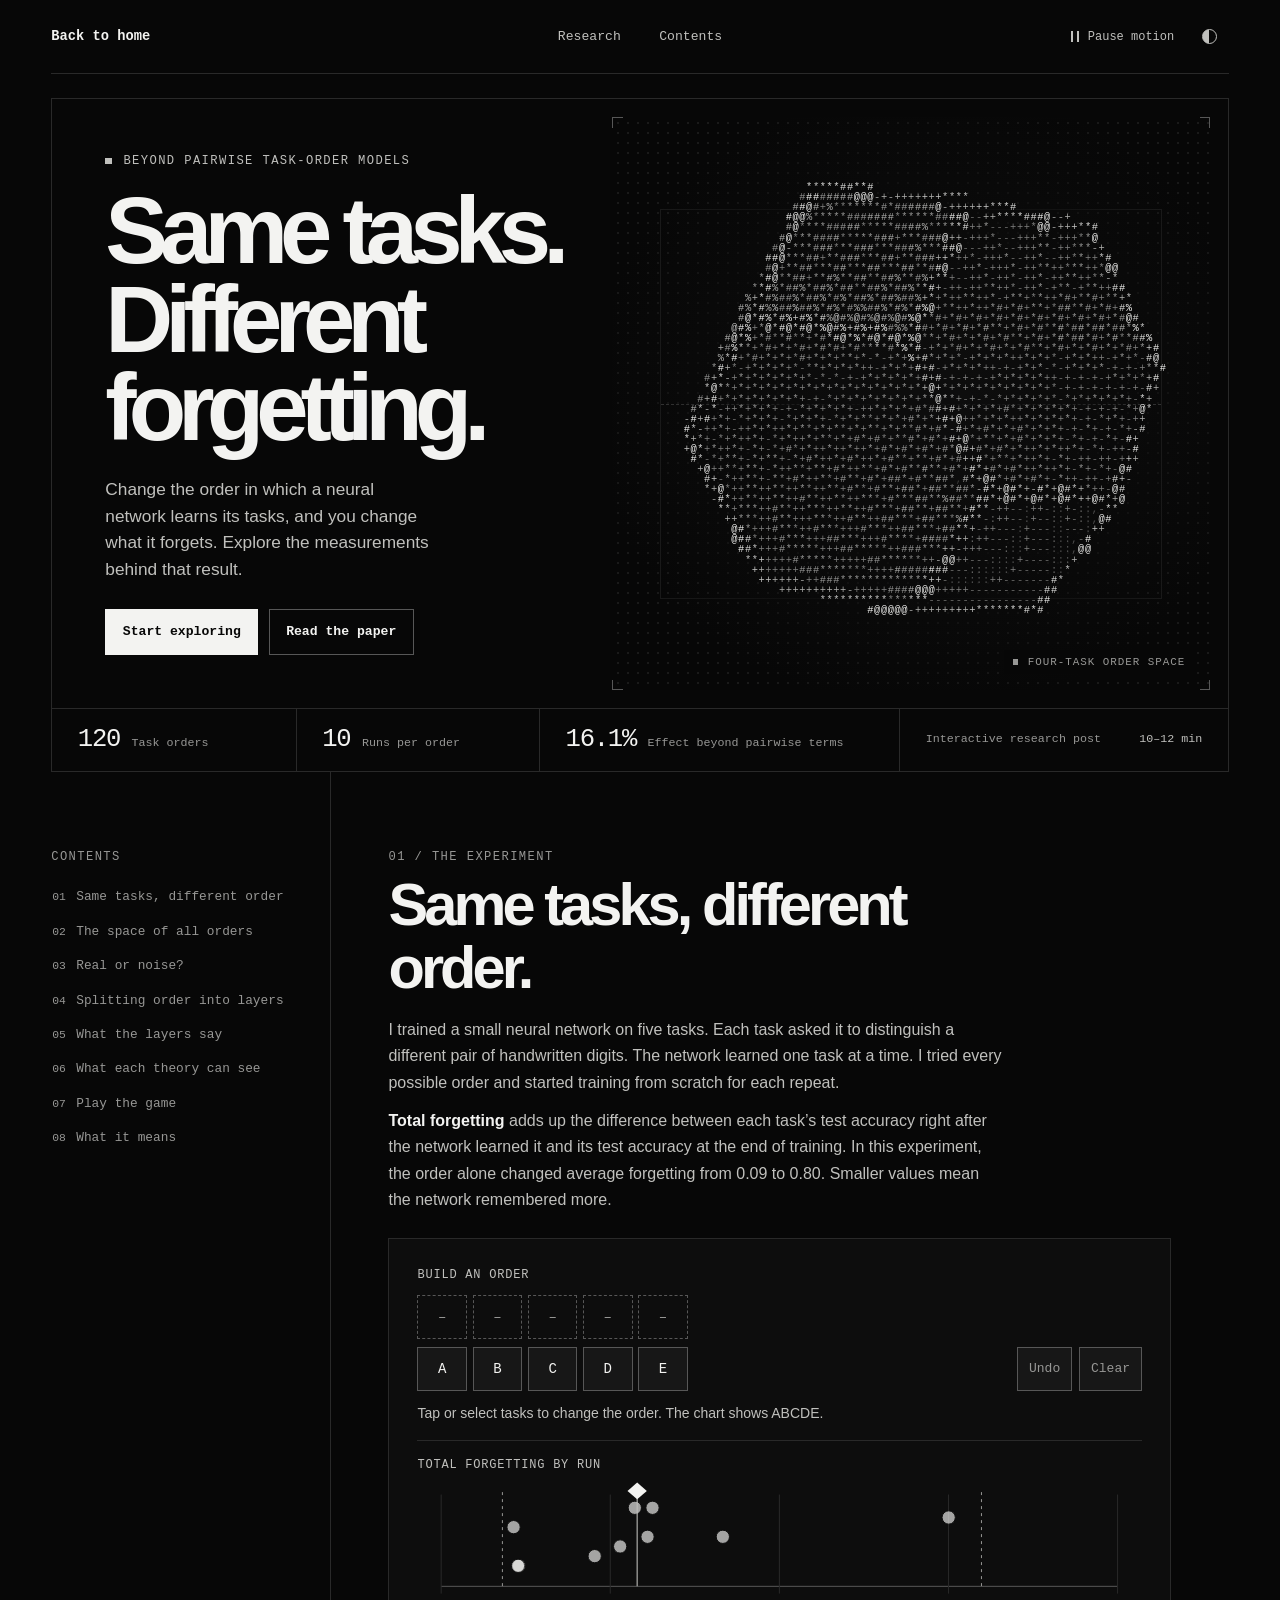
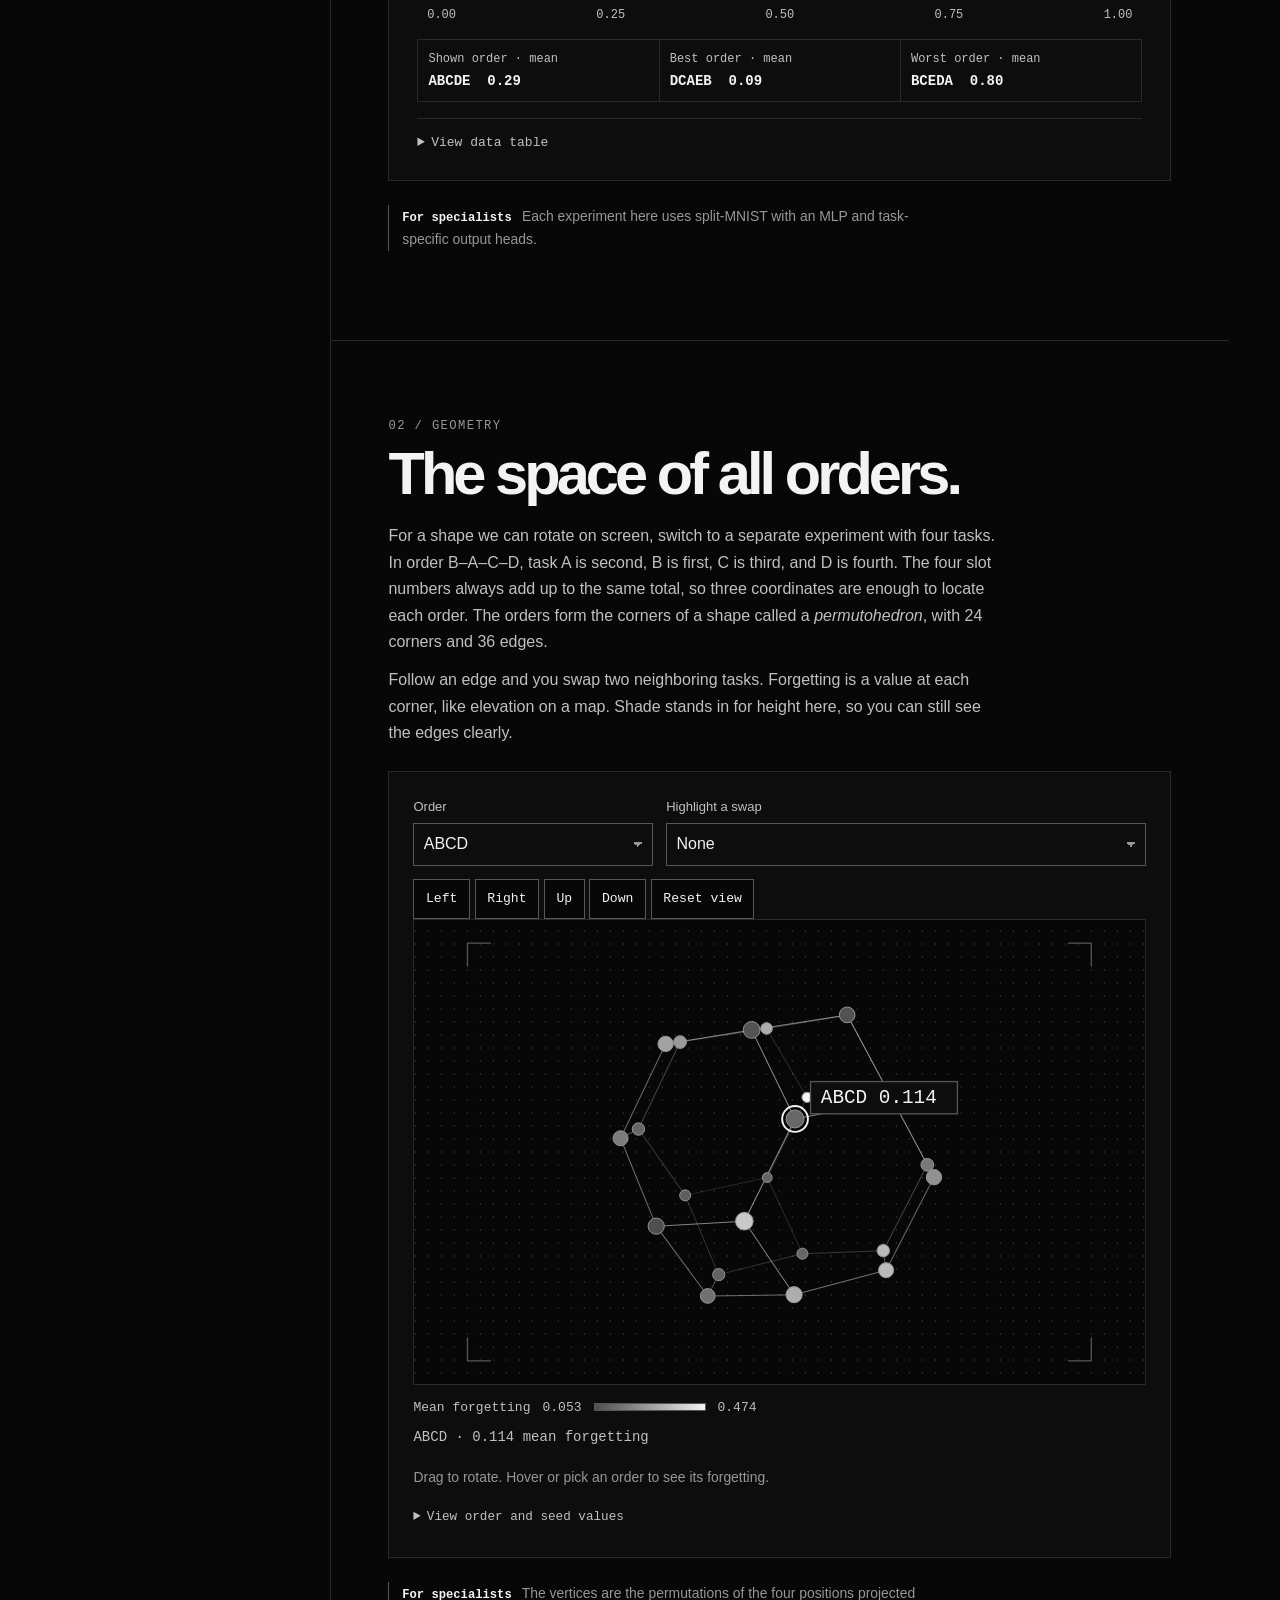
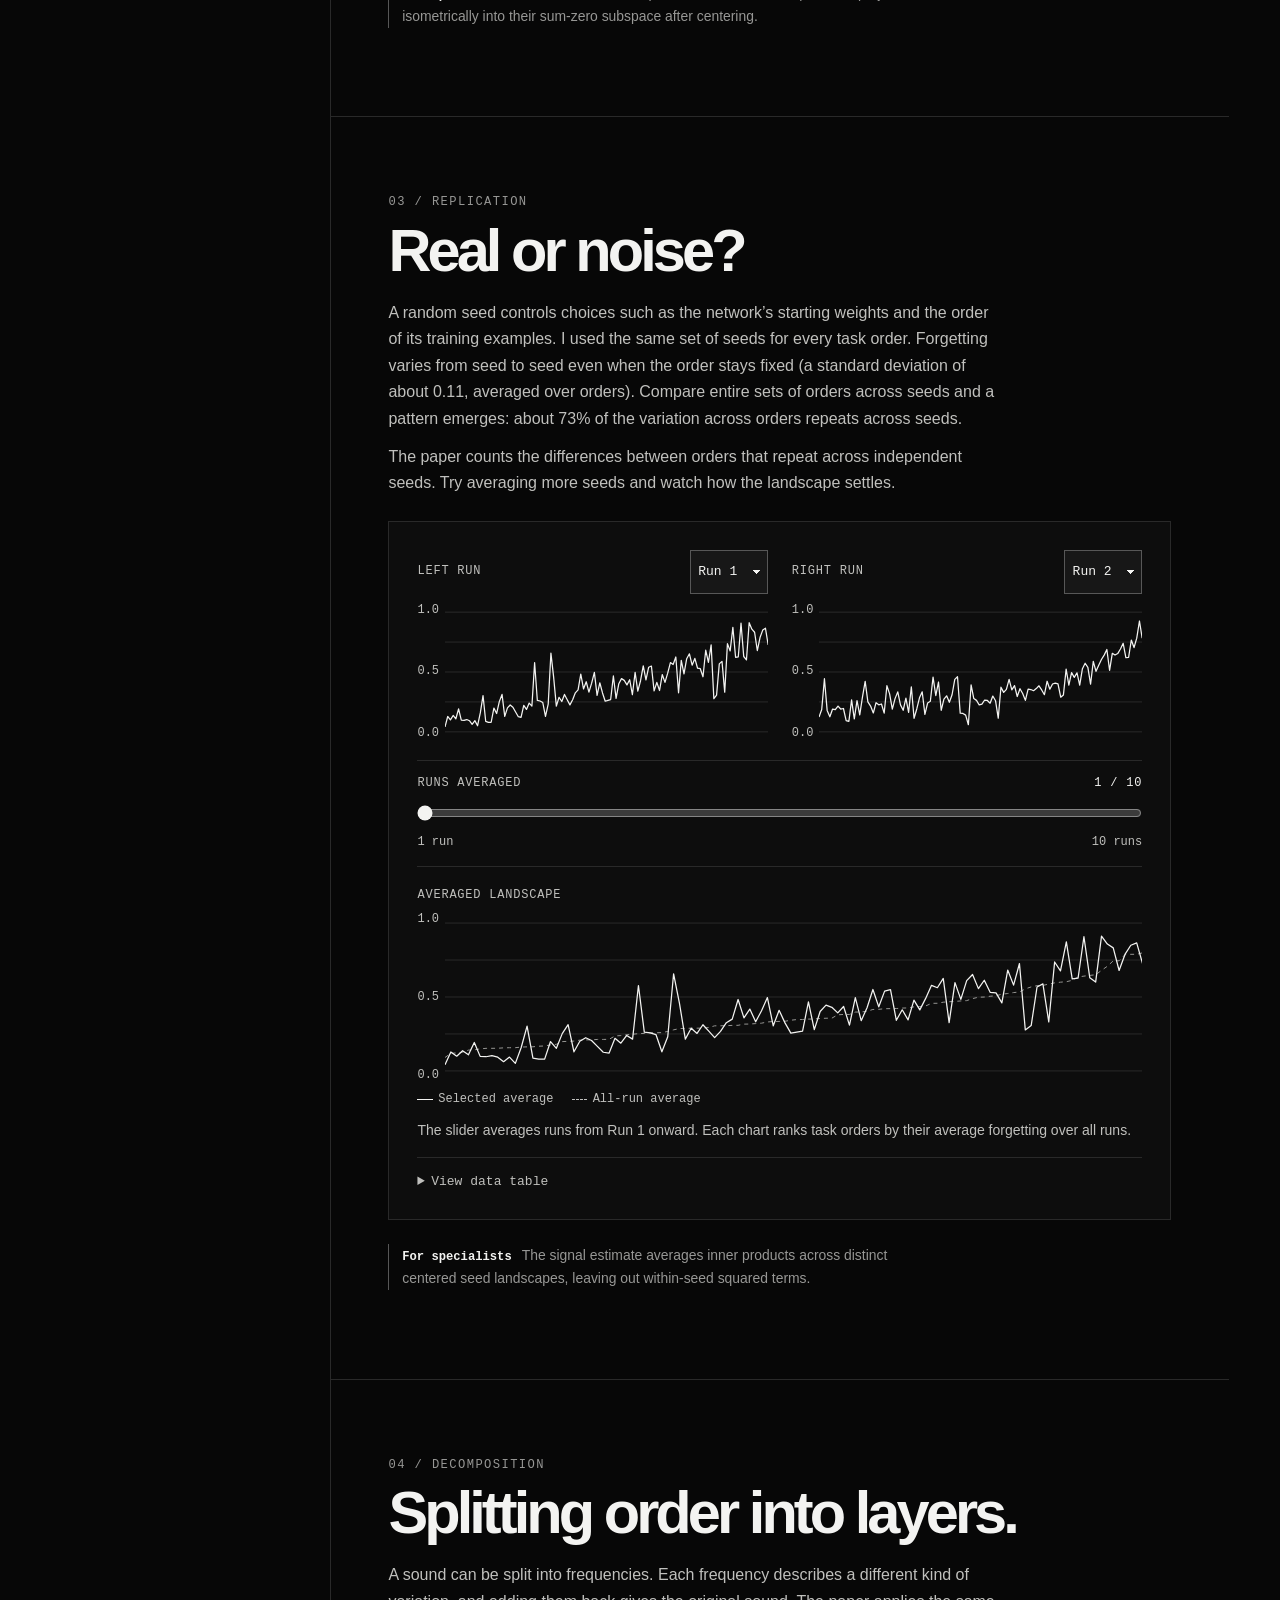
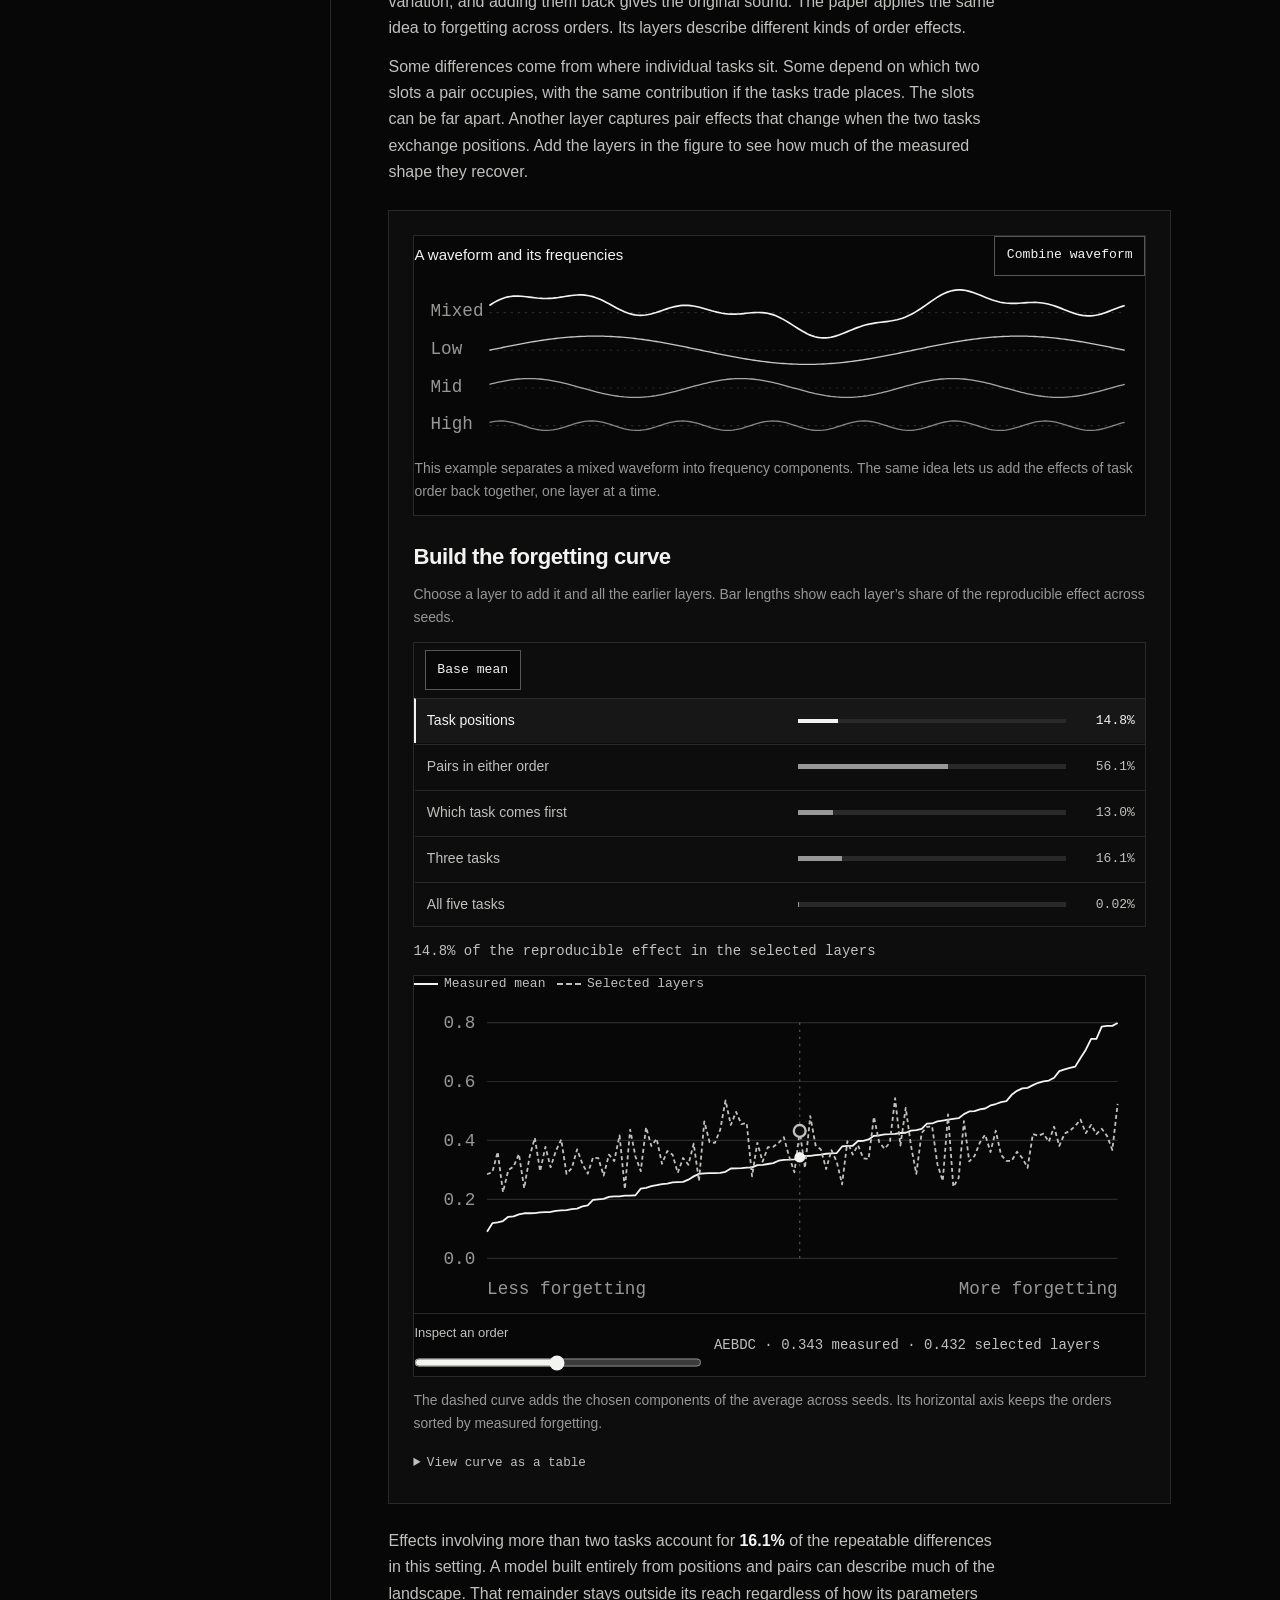
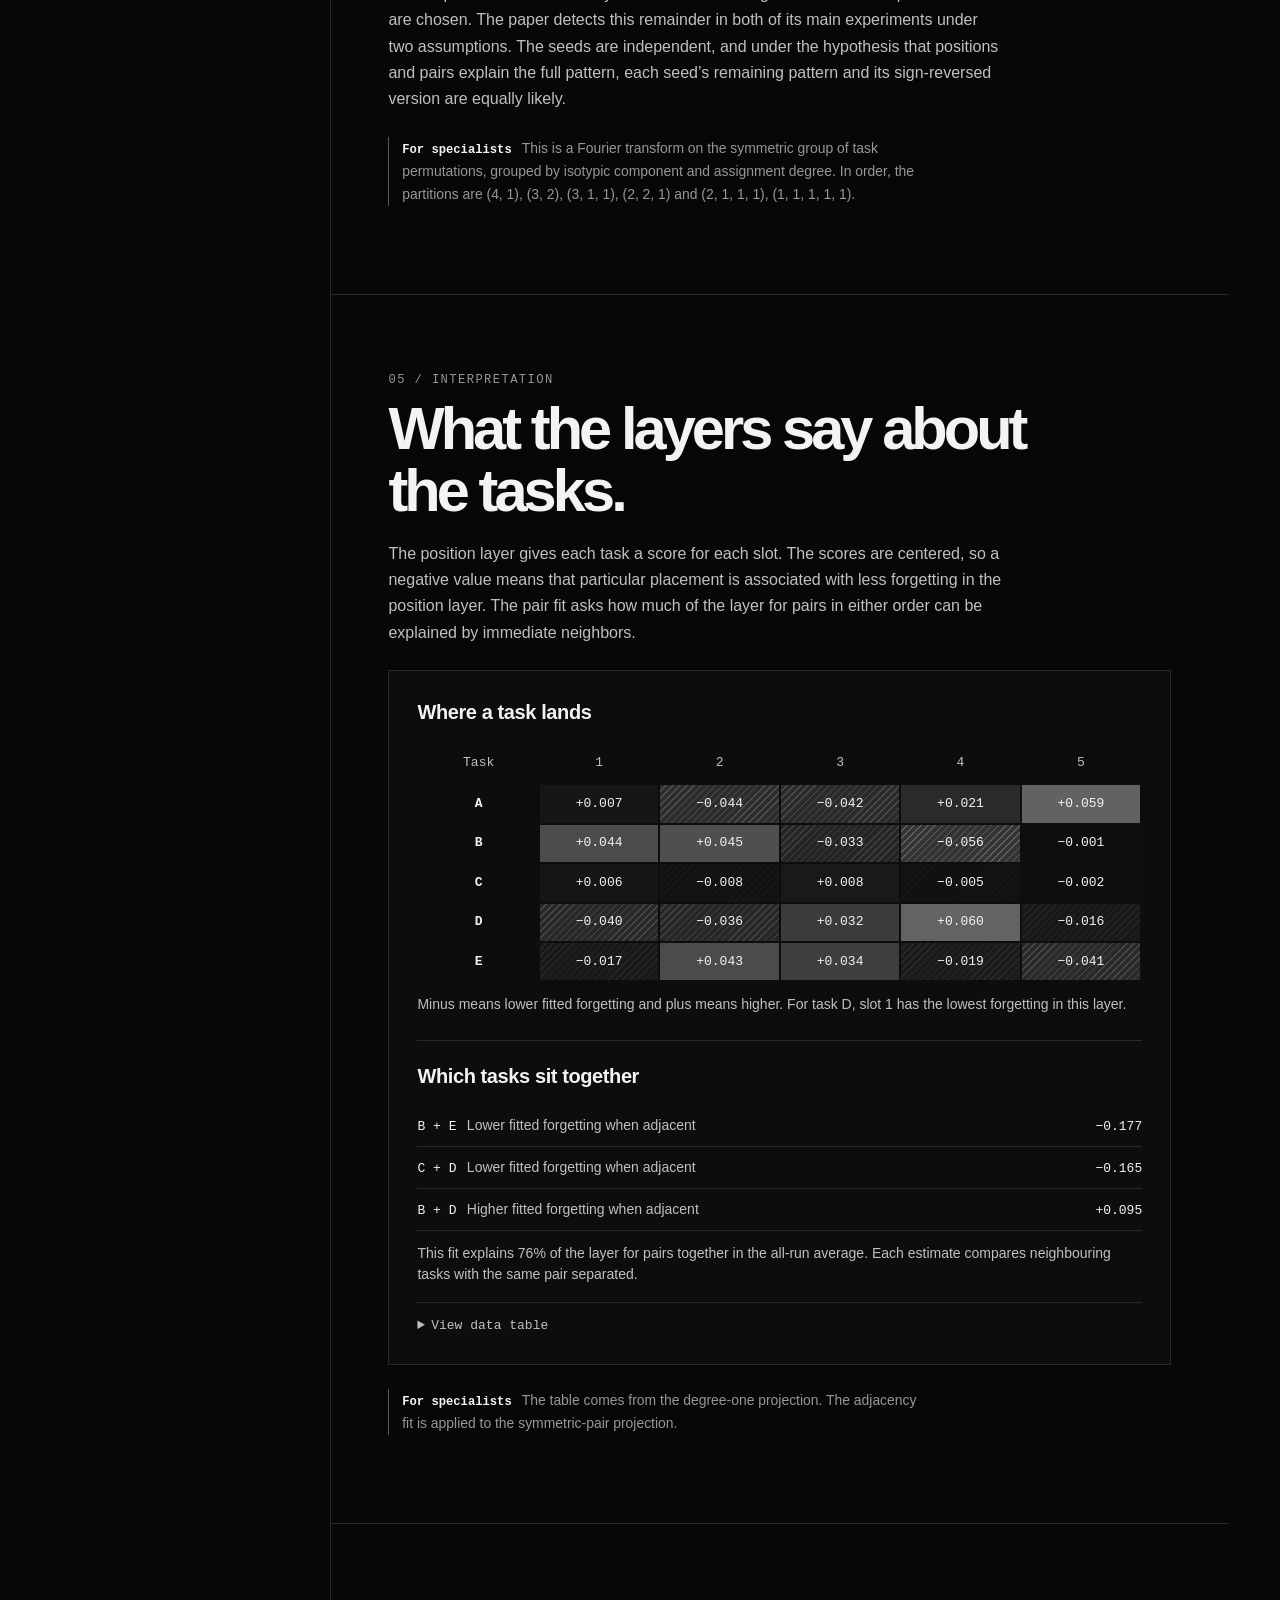
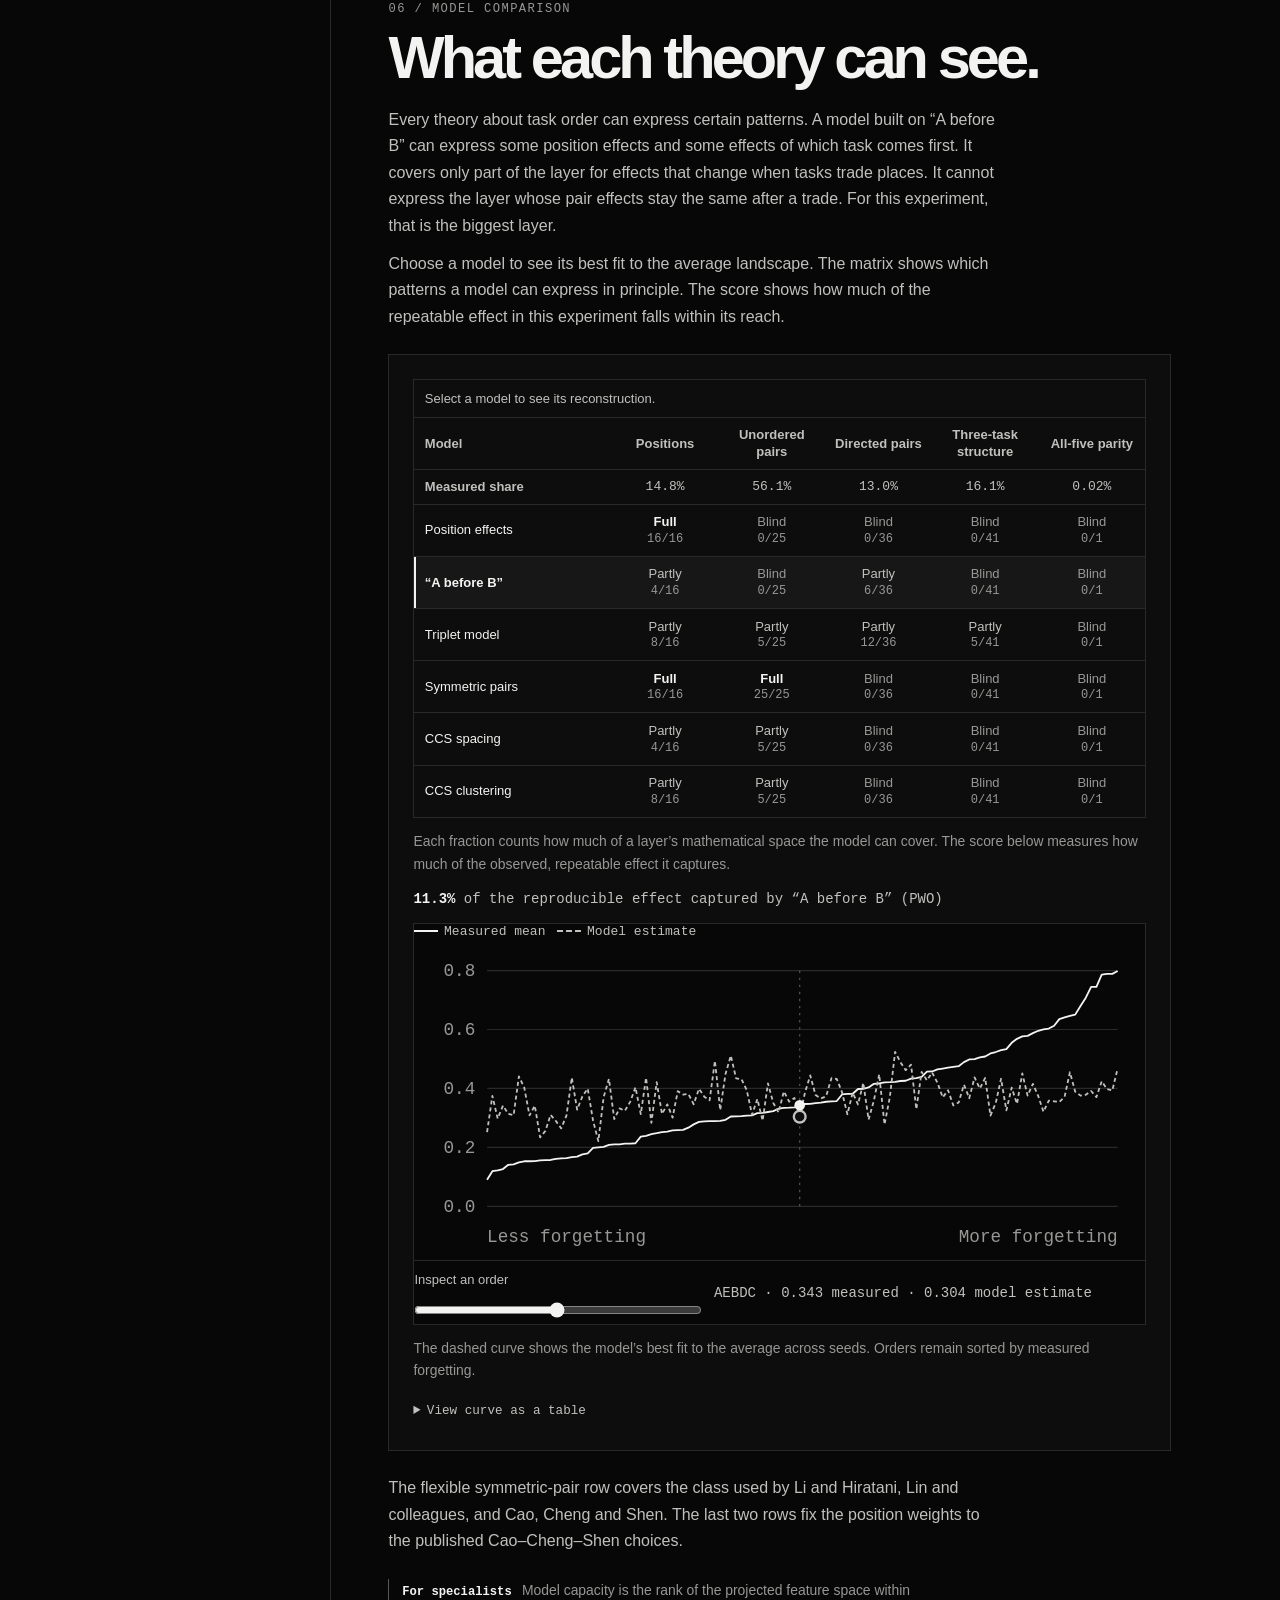
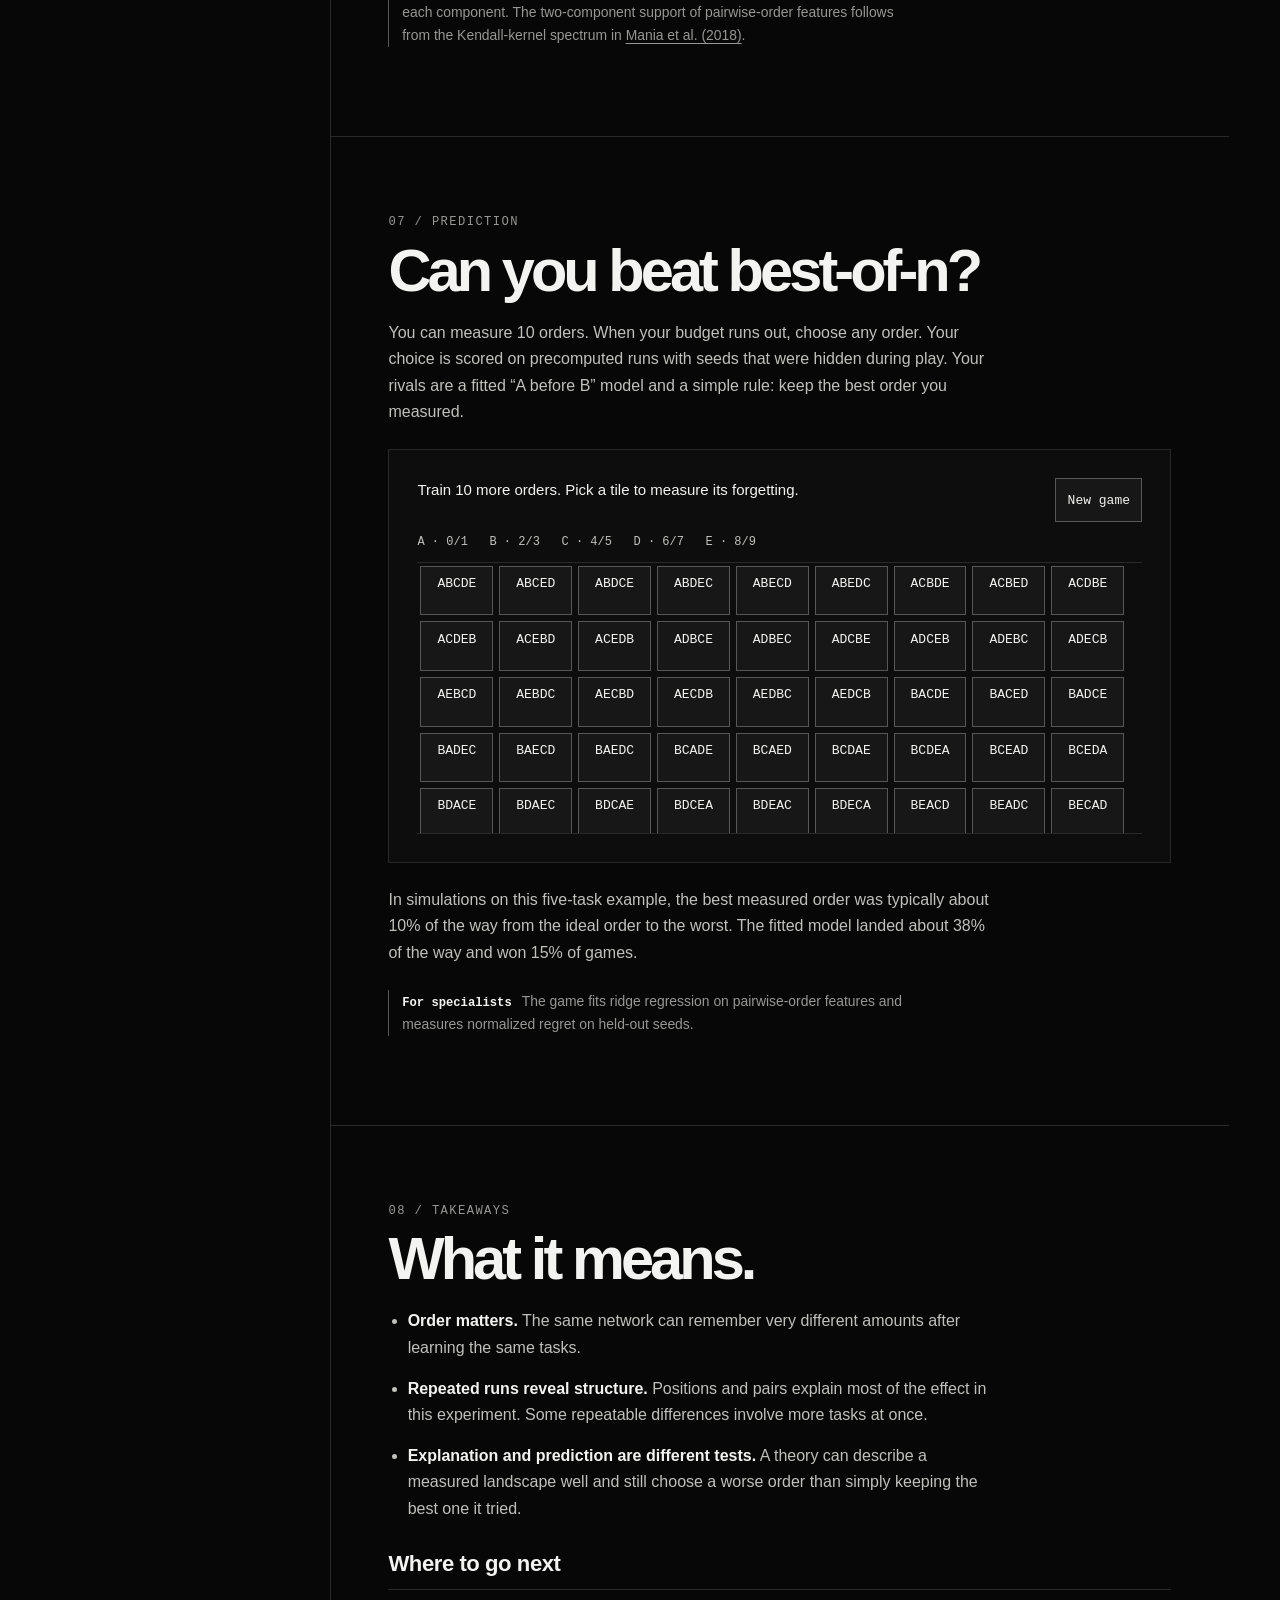
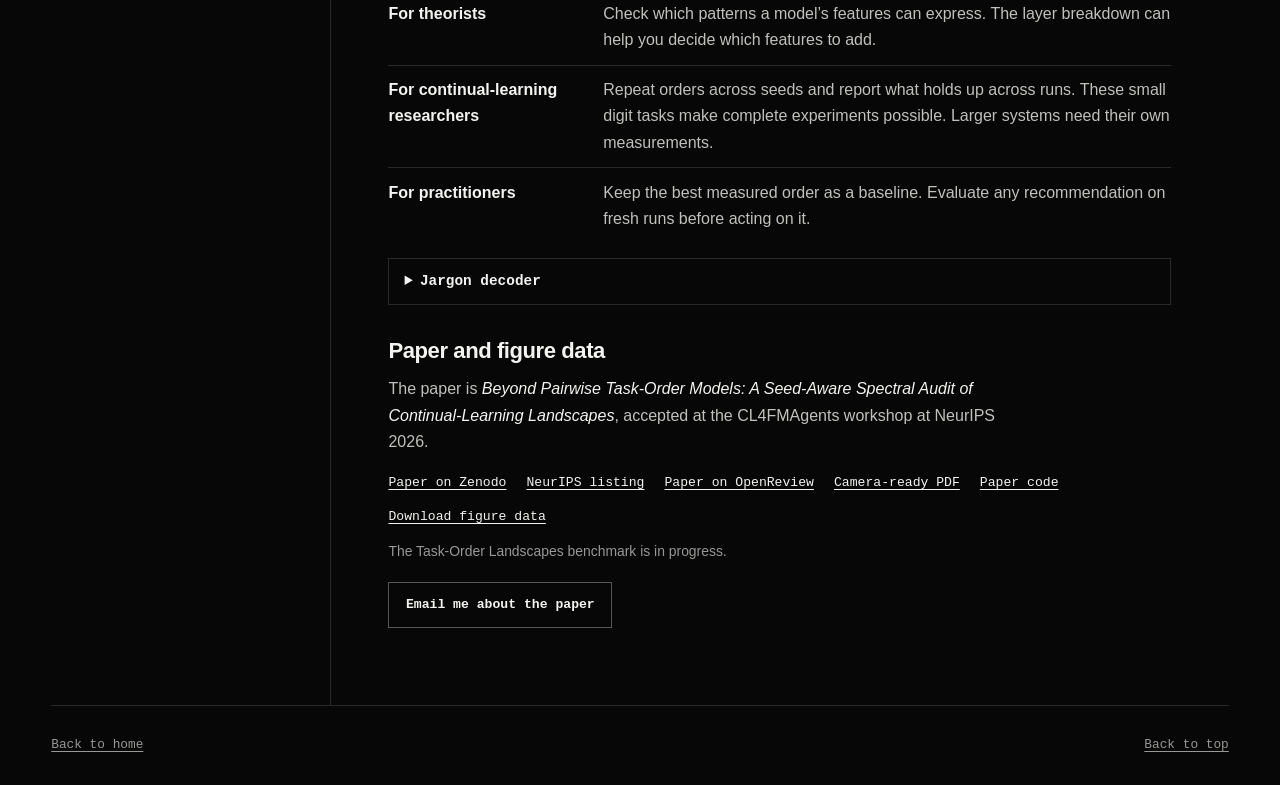
==== commit 095d86e7: "Add files via upload" ====
--- a/posts/paper-explained.html
+++ b/posts/paper-explained.html
@@ -5,8 +5,8 @@
   <meta name="viewport" content="width=device-width, initial-scale=1">
   <meta name="color-scheme" content="dark light">
   <link rel="icon" href="data:,">
-  <title>The Paper, Explained | Szymon Duchowicz</title>
-  <meta name="description" content="An interactive explanation of what changes when neural networks learn the same tasks in different orders.">
+  <title>Beyond Pairwise Task-Order Models | Interactive Explainer</title>
+  <meta name="description" content="An interactive explainer for Beyond Pairwise Task-Order Models, a paper about how the order in which a network learns tasks shapes what it forgets.">
   <link rel="stylesheet" href="../assets/site.css">
   <link rel="stylesheet" href="../assets/explainer-labs.css">
   <script src="../assets/explainer.js" type="module"></script>
@@ -28,7 +28,7 @@
 <section class="hero site-frame" aria-labelledby="page-title">
   <div class="hero-main">
     <div class="hero-copy">
-      <p class="eyebrow"><span class="signal" aria-hidden="true"></span>The paper, explained</p>
+      <p class="eyebrow"><span class="signal" aria-hidden="true"></span>Beyond Pairwise Task-Order Models</p>
       <h1 id="page-title">Same tasks.<br>Different<br>forgetting.</h1>
       <p class="hero-description">Change the order in which a neural network learns its tasks, and you change what it forgets. Explore the measurements behind that result.</p>
       <div class="hero-actions">
@@ -66,7 +66,7 @@
 </ol>
     </nav>
   </aside>
-  <article class="story" aria-label="The paper, explained">
+  <article class="story" aria-label="Beyond Pairwise Task-Order Models explained">
     <p class="load-error" role="status" data-load-error hidden>The interactive data could not be loaded. The article text and paper link are still available.</p>
     <noscript><p class="load-error">The interactive figures need JavaScript. You can still read the article and the paper.</p></noscript>
 
